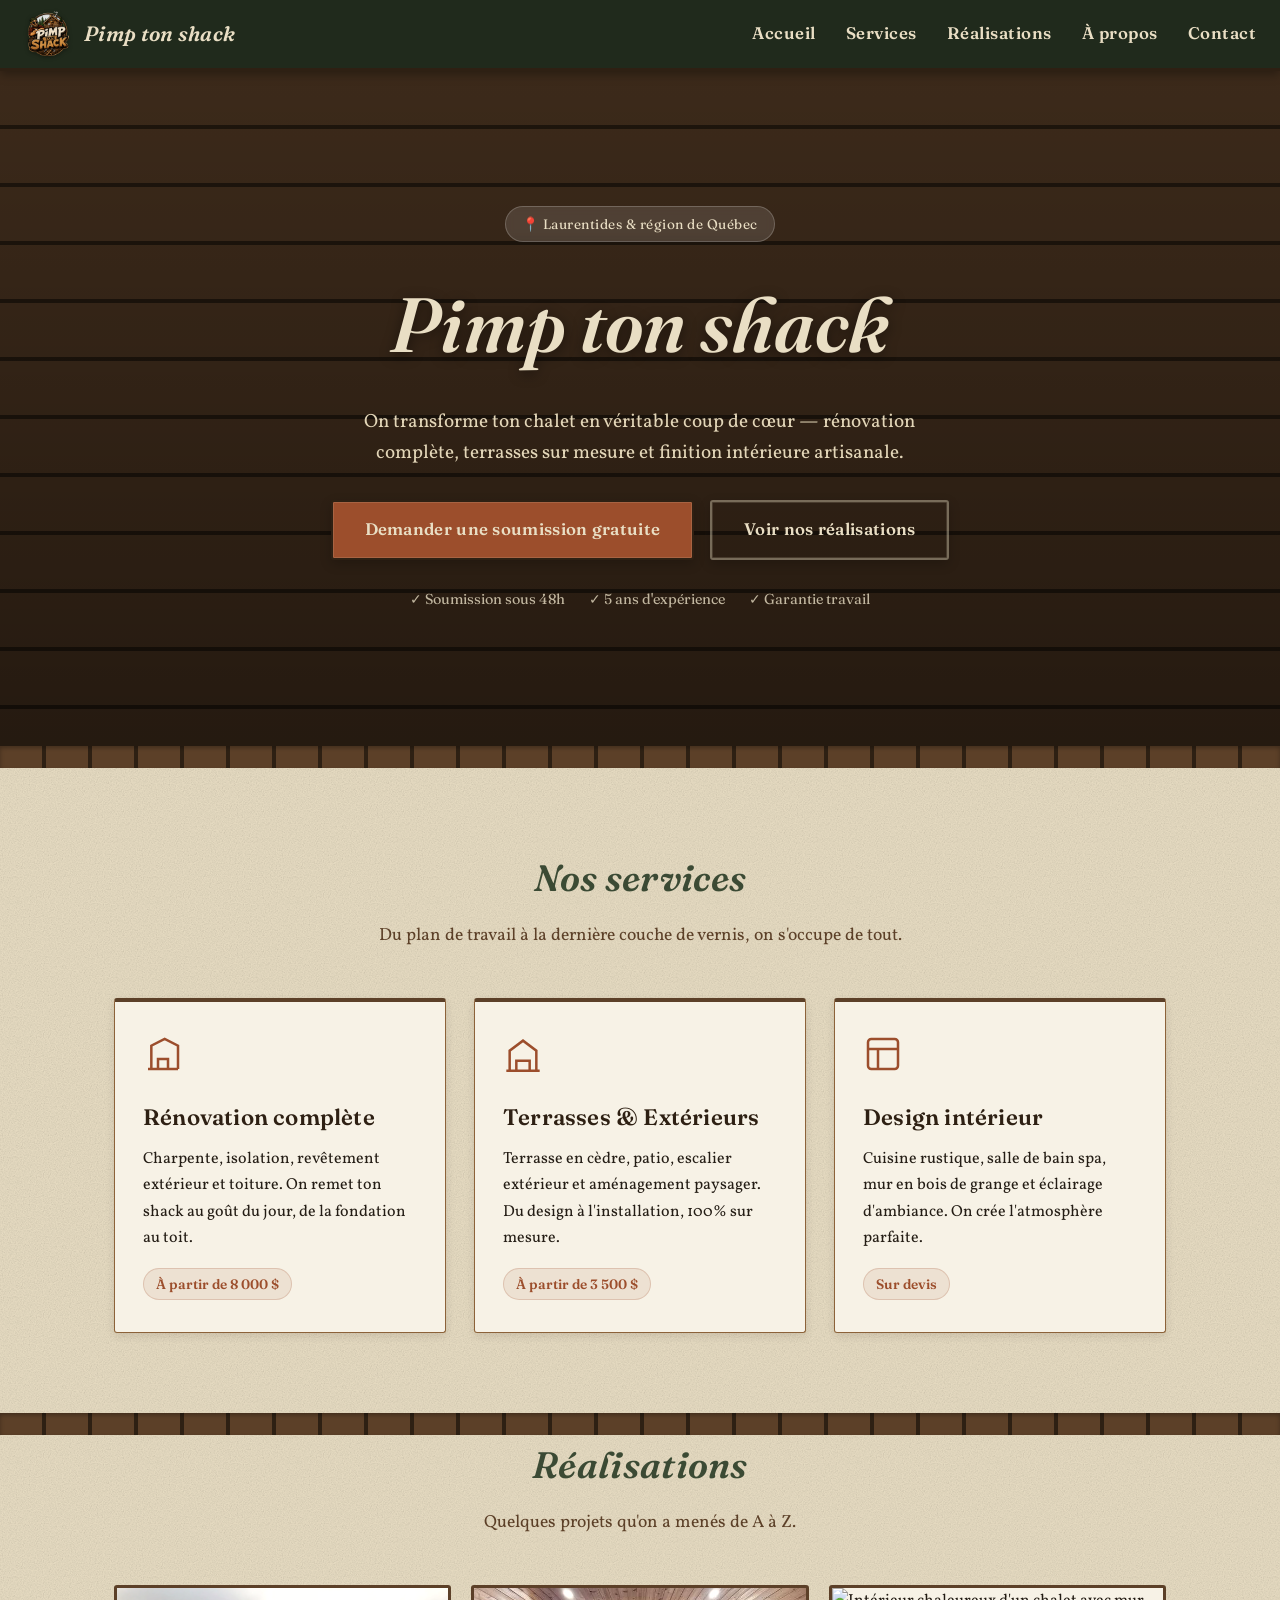
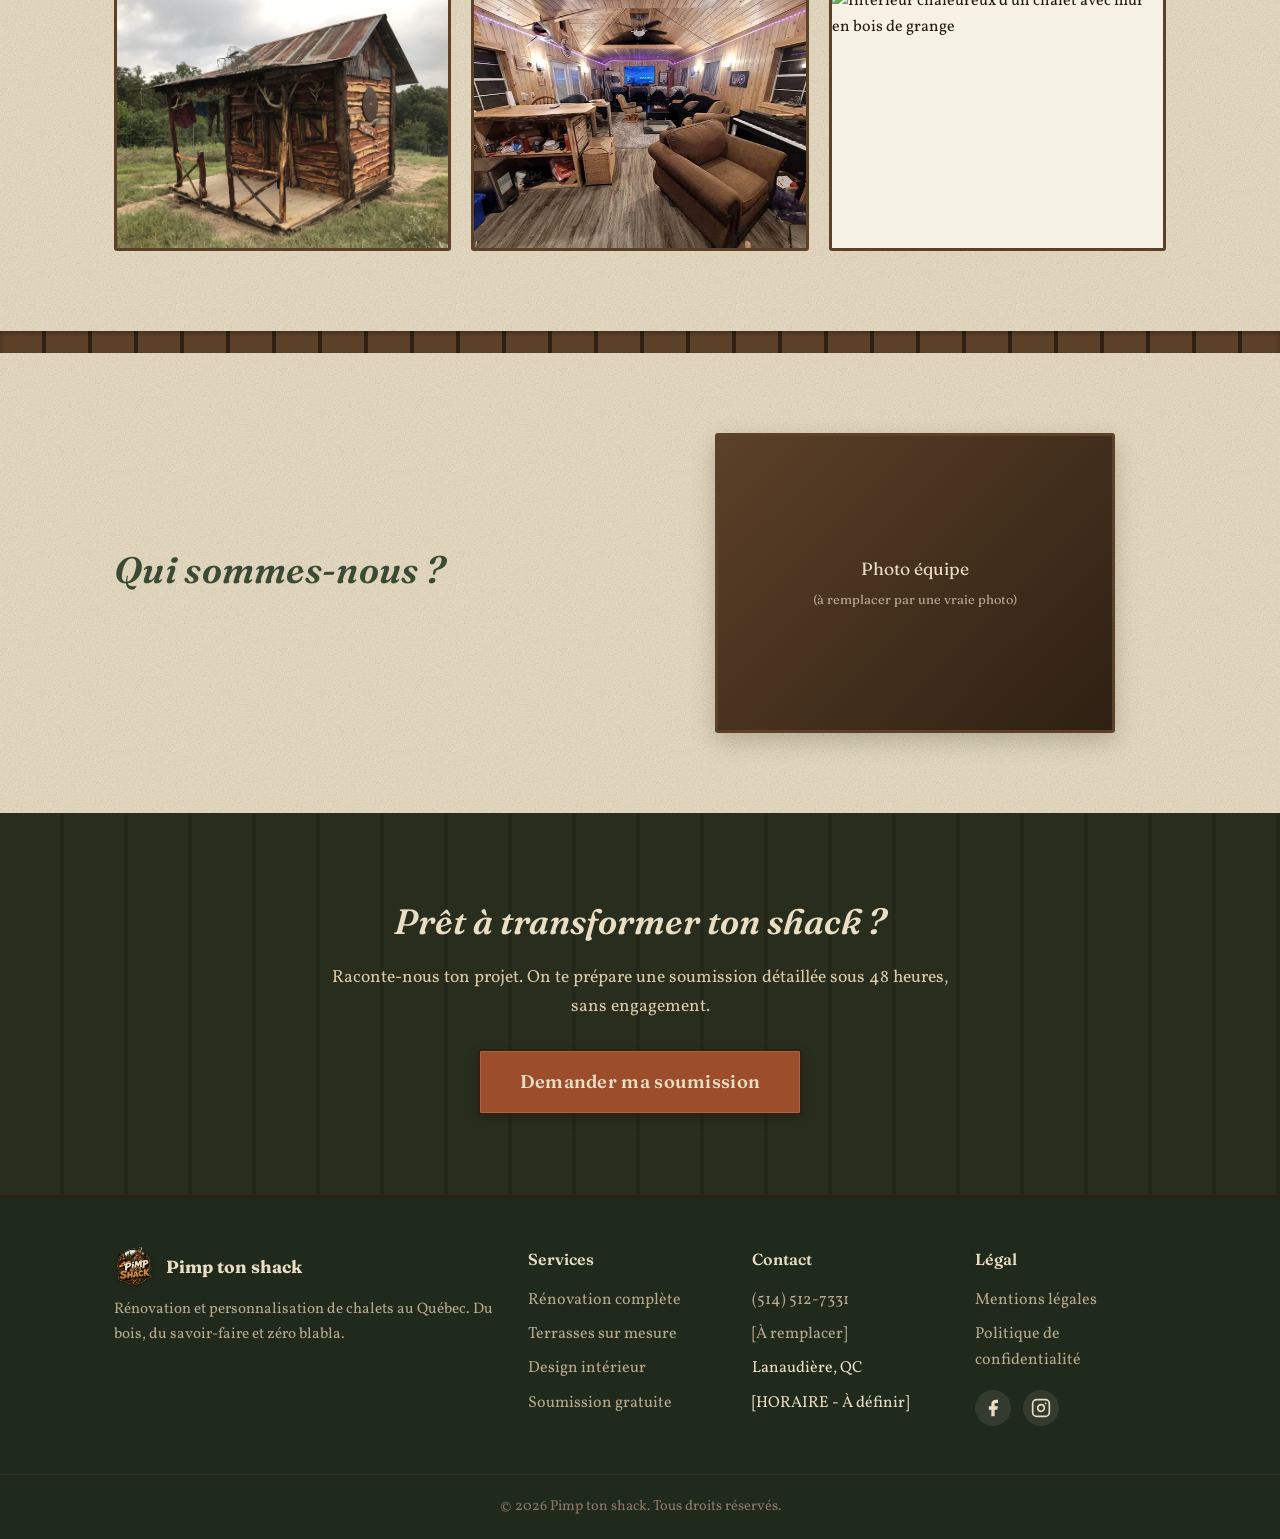
==== index.html @ cd97a3d8 "Pimp ton shack 2.0" ====
<!DOCTYPE html>
<html lang="fr">
<head>
<meta charset="UTF-8">
<meta name="viewport" content="width=device-width, initial-scale=1.0">
<title>Pimp ton shack — Rénovation et personnalisation de chalets au Québec</title>
<meta name="description" content="Pimp ton shack transforme votre chalet en coup de cœur. Rénovation, terrasses sur mesure et aménagement intérieur dans les Laurentides et région de Québec.">
<meta name="keywords" content="rénovation chalet, terrasse bois, aménagement intérieur, shack, Laurentides, Québec">
<meta name="author" content="Pimp ton shack">
<meta name="robots" content="index, follow">

<!-- Open Graph -->
<meta property="og:title" content="Pimp ton shack — Rénovation et personnalisation de chalets">
<meta property="og:description" content="On transforme ton chalet en véritable coup de cœur. Soumission gratuite.">
<meta property="og:type" content="website">
<meta property="og:url" content="https://pimptonshack.ca/">
<meta property="og:image" content="https://pimptonshack.ca/images/og-image.jpg">
<meta property="og:locale" content="fr_CA">

<!-- Twitter -->
<meta name="twitter:card" content="summary_large_image">
<meta name="twitter:title" content="Pimp ton shack">
<meta name="twitter:description" content="Rénovation et personnalisation de chalets au Québec.">

<!-- Favicon -->
<link rel="icon" type="image/png" href="favicon.png">
<link rel="apple-touch-icon" href="apple-touch-icon.png">

<!-- Fonts -->
<link rel="preconnect" href="https://fonts.googleapis.com">
<link rel="preconnect" href="https://fonts.gstatic.com" crossorigin>
<link href="https://fonts.googleapis.com/css2?family=Fraunces:ital,opsz,wght@0,9..144,400..700;1,9..144,400..700&family=Vollkorn:wght@400;600;700&display=swap" rel="stylesheet">
<link rel="stylesheet" href="style.css">

<!-- Schema.org -->
<script type="application/ld+json">
{
  "@context": "https://schema.org",
  "@type": "LocalBusiness",
  "name": "Pimp ton shack",
  "description": "Rénovation et personnalisation de chalets au Québec",
  "url": "https://pimptonshack.ca",
  "telephone": "+1-418-555-0199",
  "address": {
    "@type": "PostalAddress",
    "addressLocality": "Saint-Sauveur",
    "addressRegion": "QC",
    "addressCountry": "CA"
  },
  "geo": {
    "@type": "GeoCoordinates",
    "latitude": "45.87",
    "longitude": "-74.17"
  },
  "priceRange": "$$",
  "areaServed": {
    "@type": "Place",
    "name": "Laurentides, Québec, Lanaudière"
  },
  "serviceType": ["Rénovation de chalets", "Construction de terrasses", "Aménagement intérieur"]
}
</script>
</head>
<body>

<!-- ===================== NAVIGATION ===================== -->
<nav class="navbar" role="navigation" aria-label="Navigation principale">
  <div class="logo">
    <a href="index.html" aria-label="Retour à l'accueil">
      <img src="pimptonshack-logo.png" alt="Logo Pimp ton shack" width="64" height="64" loading="eager">
      <span class="logo-text">Pimp ton shack</span>
    </a>
  </div>
  <button class="burger" id="burger" aria-label="Ouvrir le menu" aria-expanded="false" aria-controls="nav-links">
    <span></span><span></span><span></span>
  </button>
  <ul class="nav-links" id="nav-links">
    <li><a href="index.html">Accueil</a></li>
    <li><a href="#services">Services</a></li>
    <li><a href="#realisations">Réalisations</a></li>
    <li><a href="#apropos">À propos</a></li>
    <li><a href="contact.html">Contact</a></li>
  </ul>
</nav>

<!-- ===================== HERO ===================== -->
<header class="hero">
  <div class="hero-bg" aria-hidden="true"></div>
  <div class="hero-content">
    <span class="hero-badge">📍 Laurentides & région de Québec</span>
    <h1>Pimp ton shack</h1>
    <p>On transforme ton chalet en véritable coup de cœur — rénovation complète, terrasses sur mesure et finition intérieure artisanale.</p>
    <div class="hero-actions">
      <a href="contact.html" class="cta-button">Demander une soumission gratuite</a>
      <a href="#realisations" class="cta-button cta-secondary">Voir nos réalisations</a>
    </div>
    <div class="hero-trust">
      <span>✓ Soumission sous 48h</span>
      <span>✓ 5 ans d'expérience</span>
      <span>✓ Garantie travail</span>
    </div>
  </div>
</header>

<div class="plank-divider reveal" aria-hidden="true"></div>

<!-- ===================== SERVICES ===================== -->
<section class="services" id="services">
  <div class="section-header reveal">
    <h2>Nos services</h2>
    <p>Du plan de travail à la dernière couche de vernis, on s'occupe de tout.</p>
  </div>
  <div class="service-grid">
    <article class="service-card reveal">
      <div class="service-icon" aria-hidden="true">
        <svg viewBox="0 0 24 24" width="40" height="40" fill="none" stroke="currentColor" stroke-width="1.5"><path d="M3 21h18M5 21V7l8-4 8 4v14M9 21v-6h6v6"/></svg>
      </div>
      <h3>Rénovation complète</h3>
      <p>Charpente, isolation, revêtement extérieur et toiture. On remet ton shack au goût du jour, de la fondation au toit.</p>
      <span class="service-tag">À partir de 8 000 $</span>
    </article>
    <article class="service-card reveal">
      <div class="service-icon" aria-hidden="true">
        <svg viewBox="0 0 24 24" width="40" height="40" fill="none" stroke="currentColor" stroke-width="1.5"><path d="M2 22h20M4 22V10l8-6 8 6v12M8 22v-6h8v6"/></svg>
      </div>
      <h3>Terrasses & Extérieurs</h3>
      <p>Terrasse en cèdre, patio, escalier extérieur et aménagement paysager. Du design à l'installation, 100% sur mesure.</p>
      <span class="service-tag">À partir de 3 500 $</span>
    </article>
    <article class="service-card reveal">
      <div class="service-icon" aria-hidden="true">
        <svg viewBox="0 0 24 24" width="40" height="40" fill="none" stroke="currentColor" stroke-width="1.5"><rect x="3" y="3" width="18" height="18" rx="2"/><path d="M3 9h18M9 21V9"/></svg>
      </div>
      <h3>Design intérieur</h3>
      <p>Cuisine rustique, salle de bain spa, mur en bois de grange et éclairage d'ambiance. On crée l'atmosphère parfaite.</p>
      <span class="service-tag">Sur devis</span>
    </article>
  </div>
</section>

<div class="plank-divider from-right reveal" aria-hidden="true"></div>

<!-- ===================== RÉALISATIONS ===================== -->
<section class="gallery" id="realisations">
  <div class="section-header reveal">
    <h2>Réalisations</h2>
    <p>Quelques projets qu'on a menés de A à Z.</p>
  </div>
  <div class="gallery-grid">
    <figure class="gallery-item reveal" data-caption="Rénovation complète — Chalet Val-Morin, 2025">
      <img src="images/shack1.webp" alt="Rénovation extérieure d'un chalet avec nouveau revêtement en bois" loading="lazy" width="400" height="300">
      <figcaption>Rénovation complète — Val-Morin</figcaption>
    </figure>
    <figure class="gallery-item reveal" data-caption="Terrasse sur mesure — Saint-Sauveur, 2025">
      <img src="images/shack2.jpg" alt="Grande terrasse en bois avec vue sur le lac" loading="lazy" width="400" height="300">
      <figcaption>Terrasse sur mesure — Saint-Sauveur</figcaption>
    </figure>
    <figure class="gallery-item reveal" data-caption="Aménagement intérieur — Mont-Tremblant, 2024">
      <img src="images/projet-3.jpg" alt="Intérieur chaleureux d'un chalet avec mur en bois de grange" loading="lazy" width="400" height="300">
      <figcaption>Intérieur — Mont-Tremblant</figcaption>
    </figure>
  </div>
</section>

<div class="plank-divider reveal" aria-hidden="true"></div>

<!-- ===================== TÉMOIGNAGES =====================
<section class="testimonials" id="temoignages">
  <div class="section-header reveal">
    <h2>Ce qu'on dit de nous</h2>
    <p>Des clients satisfaits, pas de jargon de marketing.</p>
  </div>
  <div class="testimonials-grid">
    <blockquote class="testimonial-card reveal">
      <p>"On a confié notre vieux shack des années 80 à l'équipe et on l'a récupéré flambant neuf. Travail propre, dans les temps et dans le budget."</p>
      <footer>
        <strong>Marc-André D.</strong>
        <span>— Saint-Sauveur, QC</span>
      </footer>
    </blockquote>
    <blockquote class="testimonial-card reveal">
      <p>"La terrasse en cèdre qu'ils ont construite est devenue la pièce maîtresse de nos soirées d'été. Vraiment du beau travail artisanal."</p>
      <footer>
        <strong>Sophie L.</strong>
        <span>— Val-Morin, QC</span>
      </footer>
    </blockquote>
    <blockquote class="testimonial-card reveal">
      <p>"Réactifs, honnêtes et vraiment passionnés. Ils ont su respecter l'esprit rustique du chalet tout en le modernisant."</p>
      <footer>
        <strong>Jean-François B.</strong>
        <span>— Mont-Tremblant, QC</span>
      </footer>
    </blockquote>
  </div>
</section>

-->

<!-- ===================== À PROPOS ===================== -->
<section class="about" id="apropos">
  <div class="about-content reveal">
    <div class="about-text">
      <h2>Qui sommes-nous ?</h2>
      <div class="about-badges">
        <!-- Mettre un span avec class badge!, pour experience, garantie, nbr projects réalisés-->
      </div>
    </div>
    <div class="about-visual">
      <div class="about-img-placeholder" role="img" aria-label="Photo de l'équipe Pimp ton shack au travail sur un chantier">
        <span>Photo équipe<br><small>(à remplacer par une vraie photo)</small></span>
      </div>
    </div>
  </div>
</section>

<!-- ===================== CTA SECTION ===================== -->
<section class="cta-section reveal">
  <div class="cta-section-content">
    <h2>Prêt à transformer ton shack ?</h2>
    <p>Raconte-nous ton projet. On te prépare une soumission détaillée sous 48 heures, sans engagement.</p>
    <a href="contact.html" class="cta-button cta-large">Demander ma soumission</a>
  </div>
</section>

<!-- ===================== FOOTER ===================== -->
<footer class="site-footer">
  <div class="footer-grid">
    <div class="footer-col">
      <div class="footer-brand">
        <img src="pimptonshack-logo.png" alt="" width="48" height="48" loading="lazy">
        <strong>Pimp ton shack</strong>
      </div>
      <p>Rénovation et personnalisation de chalets au Québec. Du bois, du savoir-faire et zéro blabla.</p>
    </div>
    <div class="footer-col">
      <h4>Services</h4>
      <ul>
        <li><a href="#services">Rénovation complète</a></li>
        <li><a href="#services">Terrasses sur mesure</a></li>
        <li><a href="#services">Design intérieur</a></li>
        <li><a href="contact.html">Soumission gratuite</a></li>
      </ul>
    </div>
    <div class="footer-col">
      <h4>Contact</h4>
      <ul>
        <li><a href="tel:+14185550199">(514) 512-7331</a></li>
        <li><a href="mailto:info@pimptonshack.ca">[À remplacer]</a></li>
        <li>Lanaudière, QC</li>
        <li>[HORAIRE - À définir]</li>
      </ul>
    </div>
    <div class="footer-col">
      <h4>Légal</h4>
      <ul>
        <li><a href="contact.html">Mentions légales</a></li>
        <li><a href="contact.html">Politique de confidentialité</a></li>
      </ul>
      <div class="footer-socials">
        <a href="#" aria-label="Facebook"><svg viewBox="0 0 24 24" width="20" height="20" fill="currentColor"><path d="M18 2h-3a5 5 0 0 0-5 5v3H7v4h3v8h4v-8h3l1-4h-4V7a1 1 0 0 1 1-1h3z"/></svg></a>
        <a href="#" aria-label="Instagram"><svg viewBox="0 0 24 24" width="20" height="20" fill="currentColor"><rect x="2" y="2" width="20" height="20" rx="5" ry="5" fill="none" stroke="currentColor" stroke-width="2"/><path d="M16 11.37A4 4 0 1 1 12.63 8 4 4 0 0 1 16 11.37z" fill="none" stroke="currentColor" stroke-width="2"/><line x1="17.5" y1="6.5" x2="17.51" y2="6.5" stroke="currentColor" stroke-width="2" stroke-linecap="round"/></svg></a>
      </div>
    </div>
  </div>
  <div class="footer-bottom">
    <p>&copy; 2026 Pimp ton shack. Tous droits réservés.</p>
  </div>
</footer>

<!-- CTA Sticky Mobile -->
<a href="contact.html" class="cta-sticky" aria-label="Demander une soumission">
  <span>🛠️ Soumission gratuite</span>
</a>

<!-- Lightbox -->
<div class="lightbox" id="lightbox" role="dialog" aria-modal="true" aria-label="Aperçu de l'image" hidden>
  <button class="lightbox-close" aria-label="Fermer">&times;</button>
  <img src="" alt="" id="lightbox-img">
  <p class="lightbox-caption" id="lightbox-caption"></p>
</div>

<script src="main.js"></script>
</body>
</html>
---- style.css ----
/* =========================================================
   PIMP TON SHACK — style.css (v2.0)
   Palette : bois vieilli, forêt, rouille
   ========================================================= */

:root {
  --forest: #3B4A34;
  --forest-dark: #202A1C;
  --wood-light: #8C6239;
  --wood-mid: #5C4028;
  --wood-dark: #2E2013;
  --parchment: #E9DEC4;
  --parchment-light: #F7F2E6;
  --rust: #9C4E2C;
  --rust-hover: #B85E36;
  --text-dark: #241D15;
  --font-display: 'Fraunces', serif;
  --font-body: 'Vollkorn', serif;
}

*, *::before, *::after { box-sizing: border-box; }

html { scroll-behavior: smooth; }

body {
  margin: 0;
  padding: 0;
  background-color: var(--parchment);
  background-image: url("data:image/svg+xml;charset=UTF-8,%3Csvg xmlns='http://www.w3.org/2000/svg' width='140' height='140'%3E%3Cfilter id='n'%3E%3CfeTurbulence type='fractalNoise' baseFrequency='0.85' numOctaves='3' stitchTiles='stitch'/%3E%3CfeColorMatrix type='saturate' values='0'/%3E%3C/filter%3E%3Crect width='100%25' height='100%25' filter='url(%23n)' opacity='0.35'/%3E%3C/svg%3E");
  background-repeat: repeat;
  background-blend-mode: multiply;
  color: var(--text-dark);
  font-family: var(--font-body);
  font-size: 16px;
  line-height: 1.65;
}

img { max-width: 100%; height: auto; }

/* =========================================================
   NAVIGATION
   ========================================================= */

.navbar {
  position: sticky;
  top: 0;
  z-index: 50;
  display: flex;
  align-items: center;
  justify-content: space-between;
  padding: 10px 24px;
  background-color: var(--forest-dark);
  border-bottom: 3px solid var(--wood-dark);
  box-shadow: 0 3px 10px rgba(0, 0, 0, 0.35);
}

.logo a {
  display: flex;
  align-items: center;
  gap: 12px;
  text-decoration: none;
  color: var(--parchment);
}

.logo img {
  display: block;
  width: 48px;
  height: 48px;
  filter: drop-shadow(0 1px 2px rgba(0, 0, 0, 0.4));
}

.logo-text {
  font-family: var(--font-display);
  font-weight: 600;
  font-style: italic;
  font-size: 1.3rem;
  letter-spacing: 0.3px;
}

.nav-links {
  display: flex;
  gap: 30px;
  list-style: none;
  margin: 0;
  padding: 0;
  font-family: var(--font-display);
  font-weight: 600;
  letter-spacing: 0.5px;
  font-size: 1.05rem;
}

.nav-links a {
  color: var(--parchment);
  text-decoration: none;
  padding-bottom: 4px;
  border-bottom: 2px solid transparent;
  transition: border-color 0.25s ease, color 0.25s ease;
}

.nav-links a:hover,
.nav-links a:focus-visible {
  border-color: var(--rust);
  color: #D9A876;
}

.burger {
  display: none;
  position: relative;
  width: 42px;
  height: 42px;
  flex-direction: column;
  justify-content: center;
  align-items: center;
  gap: 5px;
  background: none;
  border: none;
  cursor: pointer;
  padding: 8px;
  z-index: 100;
}

.burger span {
  width: 26px;
  height: 3px;
  background: var(--parchment);
  border-radius: 2px;
  transition: transform 0.3s ease, opacity 0.2s ease;
}

@media (max-width: 720px) {
  .logo-text { display: none; }
  .nav-links {
    position: fixed;
    top: 0;
    right: -100%;
    width: 70%;
    max-width: 300px;
    height: 100vh;
    background: var(--forest-dark);
    display: flex;
    flex-direction: column;
    justify-content: center;
    align-items: center;
    gap: 30px;
    transition: right 0.35s ease;
    z-index: 90;
  }
  .nav-links.open { right: 0; }
  .burger {
    display: flex;
    position: fixed;
    top: 14px;
    right: 18px;
    z-index: 100;
  }
  .burger.active span:nth-child(1) { transform: translateY(8px) rotate(45deg); }
  .burger.active span:nth-child(2) { opacity: 0; }
  .burger.active span:nth-child(3) { transform: translateY(-8px) rotate(-45deg); }
}

/* =========================================================
   HERO
   ========================================================= */

.hero {
  position: relative;
  min-height: 75vh;
  display: flex;
  flex-direction: column;
  align-items: center;
  justify-content: center;
  text-align: center;
  padding: 80px 20px;
  color: var(--parchment);
  overflow: hidden;
}

.hero-bg {
  position: absolute;
  inset: 0;
  background-image:
    linear-gradient(180deg, rgba(0, 0, 0, 0.35), rgba(0, 0, 0, 0.6)),
    repeating-linear-gradient(
      180deg,
      var(--wood-mid) 0px,
      var(--wood-mid) 54px,
      var(--wood-dark) 54px,
      var(--wood-dark) 58px
    );
  z-index: 0;
}

/* Remplace le bloc ci-dessus par une vraie photo quand tu en as une :
.hero-bg {
  position: absolute; inset: 0;
  background-image: linear-gradient(180deg, rgba(0,0,0,0.35), rgba(0,0,0,0.6)), url('images/hero-chalet.jpg');
  background-size: cover; background-position: center;
  z-index: 0;
}
*/

.hero.contact-hero { min-height: 38vh; }

.hero-content {
  position: relative;
  z-index: 1;
  max-width: 720px;
}

.hero-badge {
  display: inline-block;
  font-family: var(--font-display);
  font-size: 0.85rem;
  letter-spacing: 0.5px;
  padding: 6px 16px;
  background: rgba(255, 255, 255, 0.12);
  border: 1px solid rgba(255, 255, 255, 0.2);
  border-radius: 50px;
  margin-bottom: 20px;
  backdrop-filter: blur(4px);
}

.hero h1 {
  font-family: var(--font-display);
  font-weight: 600;
  font-style: italic;
  font-size: clamp(2.6rem, 6vw, 4.8rem);
  letter-spacing: 0.5px;
  margin: 0 0 18px;
  text-shadow: 0 3px 14px rgba(0, 0, 0, 0.45);
}

.hero p {
  font-size: 1.2rem;
  margin: 0 0 30px;
  color: #E3D6B8;
  max-width: 560px;
  margin-left: auto;
  margin-right: auto;
}

.hero-actions {
  display: flex;
  gap: 16px;
  justify-content: center;
  flex-wrap: wrap;
  margin-bottom: 28px;
}

.hero-trust {
  display: flex;
  gap: 24px;
  justify-content: center;
  flex-wrap: wrap;
  font-size: 0.9rem;
  color: rgba(233, 222, 196, 0.8);
  font-family: var(--font-display);
}

/* =========================================================
   BOUTONS
   ========================================================= */

.cta-button {
  display: inline-flex;
  align-items: center;
  justify-content: center;
  gap: 8px;
  font-family: var(--font-display);
  font-weight: 600;
  letter-spacing: 0.3px;
  font-size: 1.05rem;
  padding: 14px 32px;
  background: var(--rust);
  color: var(--parchment);
  border: 2px solid var(--wood-dark);
  border-radius: 3px;
  text-decoration: none;
  cursor: pointer;
  box-shadow: inset 0 0 0 1px rgba(233, 222, 196, 0.15), 0 4px 12px rgba(0, 0, 0, 0.2);
  transition: background 0.2s ease, transform 0.2s ease, box-shadow 0.2s ease;
}

.cta-button:hover,
.cta-button:focus-visible {
  background: var(--rust-hover);
  transform: translateY(-2px);
  box-shadow: inset 0 0 0 1px rgba(233, 222, 196, 0.2), 0 6px 18px rgba(0, 0, 0, 0.3);
}

.cta-button:active { transform: translateY(0); }

.cta-secondary {
  background: transparent;
  color: var(--parchment);
  border-color: rgba(233, 222, 196, 0.4);
}

.cta-secondary:hover {
  background: rgba(255, 255, 255, 0.08);
  border-color: rgba(233, 222, 196, 0.7);
}

.cta-large { padding: 16px 40px; font-size: 1.15rem; }

/* CTA Sticky Mobile */
.cta-sticky {
  display: none;
  position: fixed;
  bottom: 16px;
  left: 16px;
  right: 16px;
  z-index: 40;
  background: var(--rust);
  color: var(--parchment);
  text-align: center;
  padding: 14px;
  border-radius: 8px;
  font-family: var(--font-display);
  font-weight: 600;
  text-decoration: none;
  box-shadow: 0 4px 16px rgba(0, 0, 0, 0.35);
  transition: transform 0.2s ease;
}

.cta-sticky:hover { transform: translateY(-2px); background: var(--rust-hover); }

@media (max-width: 720px) {
  .cta-sticky { display: block; }
}

/* =========================================================
   DIVISEUR "PLANCHE"
   ========================================================= */

.plank-divider {
  height: 22px;
  background: repeating-linear-gradient(
    90deg,
    var(--wood-mid) 0 42px,
    var(--wood-dark) 42px 46px
  );
  box-shadow: inset 0 2px 4px rgba(0, 0, 0, 0.3);
}

.js-enabled .plank-divider {
  opacity: 0;
  transform: translateX(-60px);
  transition: transform 0.8s ease, opacity 0.8s ease;
}

.js-enabled .plank-divider.from-right {
  transform: translateX(60px);
}

.js-enabled .plank-divider.in-view {
  opacity: 1;
  transform: translateX(0);
}

/* =========================================================
   SECTIONS COMMUNES
   ========================================================= */

.section-header {
  text-align: center;
  margin-bottom: 48px;
}

.section-header h2,
.services h2,
.gallery h2,
.testimonials h2,
.about h2 {
  font-family: var(--font-display);
  font-weight: 600;
  font-style: italic;
  font-size: 2.3rem;
  color: var(--forest);
  letter-spacing: 0.3px;
  margin: 0 0 12px;
}

.section-header p {
  font-size: 1.1rem;
  color: var(--wood-mid);
  margin: 0;
}

/* =========================================================
   SERVICES
   ========================================================= */

.services {
  padding: 80px 24px;
  max-width: 1100px;
  margin: 0 auto;
}

.service-grid {
  display: grid;
  grid-template-columns: repeat(auto-fit, minmax(280px, 1fr));
  gap: 28px;
}

.service-card {
  background: var(--parchment-light);
  border: 1px solid var(--wood-light);
  border-top: 4px solid var(--wood-mid);
  border-radius: 3px;
  padding: 32px 28px;
  box-shadow: 0 3px 8px rgba(46, 32, 19, 0.12);
  transition: transform 0.25s ease, box-shadow 0.25s ease;
}

.service-card:hover {
  transform: translateY(-4px);
  box-shadow: 0 8px 20px rgba(46, 32, 19, 0.18);
}

.js-enabled .service-card {
  opacity: 0;
  transform: translateY(30px);
  transition: transform 0.6s ease, opacity 0.6s ease;
}

.js-enabled .service-card.in-view {
  opacity: 1;
  transform: translateY(0);
}

.service-icon {
  color: var(--rust);
  margin-bottom: 16px;
}

.service-card h3 {
  font-family: var(--font-display);
  font-weight: 600;
  color: var(--wood-dark);
  font-size: 1.4rem;
  margin: 0 0 10px;
  letter-spacing: 0.2px;
}

.service-card p {
  margin: 0 0 16px;
  color: var(--text-dark);
}

.service-tag {
  display: inline-block;
  font-family: var(--font-display);
  font-size: 0.85rem;
  font-weight: 600;
  color: var(--rust);
  background: rgba(156, 78, 44, 0.1);
  padding: 4px 12px;
  border-radius: 50px;
  border: 1px solid rgba(156, 78, 44, 0.2);
}

/* =========================================================
   GALERIE
   ========================================================= */

.gallery {
  padding: 0 24px 80px;
  max-width: 1100px;
  margin: 0 auto;
}

.gallery-grid {
  display: grid;
  grid-template-columns: repeat(auto-fit, minmax(300px, 1fr));
  gap: 20px;
}

.gallery-item {
  position: relative;
  margin: 0;
  cursor: pointer;
  overflow: hidden;
  border-radius: 3px;
  border: 3px solid var(--wood-mid);
  background: var(--parchment-light);
}

.gallery-item img {
  width: 100%;
  height: 260px;
  object-fit: cover;
  display: block;
  filter: sepia(0.1) contrast(1.02);
  transition: transform 0.4s ease, filter 0.4s ease;
}

.gallery-item:hover img {
  transform: scale(1.05);
  filter: sepia(0) contrast(1.05);
}

.gallery-item figcaption {
  position: absolute;
  bottom: 0;
  left: 0;
  right: 0;
  padding: 12px 16px;
  background: linear-gradient(transparent, rgba(32, 42, 28, 0.85));
  color: var(--parchment);
  font-family: var(--font-display);
  font-size: 0.95rem;
  opacity: 0;
  transform: translateY(8px);
  transition: opacity 0.3s ease, transform 0.3s ease;
}

.gallery-item:hover figcaption {
  opacity: 1;
  transform: translateY(0);
}

/* =========================================================
   TÉMOIGNAGES
   ========================================================= */

.testimonials {
  padding: 80px 24px;
  background: linear-gradient(180deg, transparent, rgba(92, 64, 40, 0.06), transparent);
}

.testimonials-grid {
  display: grid;
  grid-template-columns: repeat(auto-fit, minmax(280px, 1fr));
  gap: 24px;
  max-width: 1100px;
  margin: 0 auto;
}

.testimonial-card {
  background: var(--parchment-light);
  border: 1px solid var(--wood-light);
  border-left: 4px solid var(--rust);
  border-radius: 3px;
  padding: 28px;
  box-shadow: 0 3px 10px rgba(46, 32, 19, 0.1);
  margin: 0;
}

.js-enabled .testimonial-card {
  opacity: 0;
  transform: translateY(20px);
  transition: transform 0.6s ease, opacity 0.6s ease;
}

.js-enabled .testimonial-card.in-view {
  opacity: 1;
  transform: translateY(0);
}

.testimonial-card p {
  font-style: italic;
  font-size: 1.05rem;
  margin: 0 0 16px;
  color: var(--text-dark);
}

.testimonial-card footer {
  border-top: 1px solid rgba(92, 64, 40, 0.15);
  padding-top: 12px;
}

.testimonial-card strong {
  font-family: var(--font-display);
  color: var(--wood-dark);
  font-weight: 600;
}

.testimonial-card span {
  color: var(--wood-mid);
  font-size: 0.9rem;
}

/* =========================================================
   À PROPOS
   ========================================================= */

.about {
  padding: 80px 24px;
  max-width: 1100px;
  margin: 0 auto;
}

.about-content {
  display: grid;
  grid-template-columns: 1fr 1fr;
  gap: 48px;
  align-items: center;
}

.about-text h2 {
  margin-bottom: 20px;
}

.about-text p {
  font-size: 1.05rem;
  margin: 0 0 16px;
}

.about-badges {
  display: flex;
  flex-wrap: wrap;
  gap: 10px;
  margin-top: 24px;
}

.badge {
  display: inline-block;
  font-family: var(--font-display);
  font-size: 0.85rem;
  font-weight: 600;
  color: var(--forest);
  background: rgba(59, 74, 52, 0.1);
  padding: 6px 14px;
  border-radius: 50px;
  border: 1px solid rgba(59, 74, 52, 0.2);
}

.about-visual {
  display: flex;
  justify-content: center;
}

.about-img-placeholder {
  width: 100%;
  max-width: 400px;
  aspect-ratio: 4/3;
  background: linear-gradient(135deg, var(--wood-mid), var(--wood-dark));
  border-radius: 3px;
  border: 3px solid var(--wood-mid);
  display: flex;
  align-items: center;
  justify-content: center;
  color: var(--parchment);
  font-family: var(--font-display);
  text-align: center;
  font-size: 1.1rem;
  box-shadow: 0 8px 24px rgba(0, 0, 0, 0.2);
}

.about-img-placeholder small {
  font-size: 0.8rem;
  opacity: 0.7;
}

@media (max-width: 768px) {
  .about-content { grid-template-columns: 1fr; }
  .about-visual { order: -1; }
}

/* =========================================================
   CTA SECTION
   ========================================================= */

.cta-section {
  padding: 80px 24px;
  text-align: center;
  background: var(--forest-dark);
  color: var(--parchment);
  position: relative;
  overflow: hidden;
}

.cta-section::before {
  content: '';
  position: absolute;
  inset: 0;
  background: repeating-linear-gradient(
    90deg,
    rgba(92, 64, 40, 0.15) 0 60px,
    rgba(46, 32, 19, 0.2) 60px 64px
  );
  pointer-events: none;
}

.cta-section-content {
  position: relative;
  z-index: 1;
  max-width: 640px;
  margin: 0 auto;
}

.cta-section h2 {
  font-family: var(--font-display);
  font-weight: 600;
  font-style: italic;
  font-size: 2.2rem;
  margin: 0 0 12px;
  color: var(--parchment);
}

.cta-section p {
  font-size: 1.1rem;
  margin: 0 0 28px;
  color: #D9C9A8;
}

/* =========================================================
   FORMULAIRE DE CONTACT
   ========================================================= */

.contact-info {
  padding: 40px 24px 0;
  max-width: 1100px;
  margin: 0 auto;
}

.contact-info-grid {
  display: grid;
  grid-template-columns: repeat(auto-fit, minmax(220px, 1fr));
  gap: 20px;
  margin-bottom: 20px;
}

.contact-info-item {
  background: var(--parchment-light);
  border: 1px solid var(--wood-light);
  border-radius: 3px;
  padding: 24px;
  text-align: center;
  box-shadow: 0 3px 8px rgba(46, 32, 19, 0.1);
}

.contact-info-item svg {
  color: var(--rust);
  margin-bottom: 10px;
}

.contact-info-item strong {
  display: block;
  font-family: var(--font-display);
  color: var(--wood-dark);
  margin-bottom: 6px;
}

.contact-info-item a {
  color: var(--rust);
  text-decoration: none;
  font-weight: 600;
}

.contact-info-item a:hover { text-decoration: underline; }

.contact-info-item small {
  display: block;
  color: var(--wood-mid);
  margin-top: 4px;
  font-size: 0.85rem;
}

.contact-form {
  max-width: 600px;
  margin: -20px auto 80px;
  background: var(--parchment-light);
  border: 3px solid var(--wood-mid);
  border-radius: 3px;
  padding: 36px;
  position: relative;
  z-index: 2;
  box-shadow: 0 12px 28px rgba(0, 0, 0, 0.25);
}

.form-row {
  display: grid;
  grid-template-columns: 1fr 1fr;
  gap: 16px;
}

@media (max-width: 520px) {
  .form-row { grid-template-columns: 1fr; }
}

.form-group {
  margin-bottom: 18px;
}

.contact-form label {
  display: block;
  font-family: var(--font-display);
  font-weight: 500;
  letter-spacing: 0.3px;
  margin-bottom: 6px;
  color: var(--wood-dark);
  font-size: 0.95rem;
}

.contact-form label span { color: var(--rust); }

.contact-form input,
.contact-form textarea,
.contact-form select {
  width: 100%;
  padding: 11px 14px;
  border: 1px solid var(--wood-light);
  border-radius: 3px;
  background: #FBF6E9;
  font-family: var(--font-body);
  font-size: 1rem;
  color: var(--text-dark);
  transition: border-color 0.2s ease, box-shadow 0.2s ease;
}

.contact-form input:focus,
.contact-form textarea:focus,
.contact-form select:focus {
  outline: none;
  border-color: var(--forest);
  box-shadow: 0 0 0 3px rgba(59, 74, 52, 0.15);
}

.contact-form select {
  cursor: pointer;
  appearance: none;
  background-image: url("data:image/svg+xml,%3Csvg xmlns='http://www.w3.org/2000/svg' width='12' height='12' viewBox='0 0 24 24' fill='none' stroke='%235C4028' stroke-width='2'%3E%3Cpath d='M6 9l6 6 6-6'/%3E%3C/svg%3E");
  background-repeat: no-repeat;
  background-position: right 14px center;
  padding-right: 40px;
}

.btn-spinner {
  display: inline-block;
  width: 18px;
  height: 18px;
  border: 2px solid rgba(255, 255, 255, 0.3);
  border-top-color: var(--parchment);
  border-radius: 50%;
  animation: spin 0.8s linear infinite;
}

@keyframes spin { to { transform: rotate(360deg); } }

.form-status {
  margin-top: 14px;
  font-weight: 600;
  min-height: 1.4em;
  font-family: var(--font-display);
}

.form-status.success { color: #3B5A2E; }
.form-status.error { color: #8C2F20; }

/* =========================================================
   FOOTER
   ========================================================= */

.site-footer {
  background: var(--forest-dark);
  color: var(--parchment);
  border-top: 3px solid var(--wood-dark);
  padding: 0;
}

.footer-grid {
  display: grid;
  grid-template-columns: 2fr 1fr 1fr 1fr;
  gap: 32px;
  max-width: 1100px;
  margin: 0 auto;
  padding: 48px 24px;
}

@media (max-width: 768px) {
  .footer-grid { grid-template-columns: 1fr 1fr; gap: 24px; padding: 36px 24px; }
}

@media (max-width: 480px) {
  .footer-grid { grid-template-columns: 1fr; }
}

.footer-brand {
  display: flex;
  align-items: center;
  gap: 12px;
  margin-bottom: 12px;
}

.footer-brand img {
  width: 40px;
  height: 40px;
  filter: drop-shadow(0 1px 2px rgba(0, 0, 0, 0.4));
}

.footer-brand strong {
  font-family: var(--font-display);
  font-size: 1.1rem;
}

.footer-col p {
  color: #B8A88C;
  font-size: 0.95rem;
  margin: 0;
  line-height: 1.6;
}

.footer-col h4 {
  font-family: var(--font-display);
  font-weight: 600;
  font-size: 1rem;
  margin: 0 0 14px;
  color: var(--parchment);
}

.footer-col ul {
  list-style: none;
  margin: 0;
  padding: 0;
}

.footer-col li {
  margin-bottom: 8px;
}

.footer-col a {
  color: #B8A88C;
  text-decoration: none;
  transition: color 0.2s ease;
}

.footer-col a:hover {
  color: #D9A876;
  text-decoration: underline;
}

.footer-socials {
  display: flex;
  gap: 12px;
  margin-top: 16px;
}

.footer-socials a {
  display: flex;
  align-items: center;
  justify-content: center;
  width: 36px;
  height: 36px;
  background: rgba(255, 255, 255, 0.08);
  border-radius: 50%;
  color: var(--parchment);
  transition: background 0.2s ease, transform 0.2s ease;
}

.footer-socials a:hover {
  background: var(--rust);
  transform: translateY(-2px);
}

.footer-bottom {
  text-align: center;
  padding: 20px 24px;
  border-top: 1px solid rgba(92, 64, 40, 0.3);
}

.footer-bottom p {
  margin: 0;
  color: #8A7A64;
  font-size: 0.9rem;
}

/* =========================================================
   LIGHTBOX
   ========================================================= */

.lightbox {
  position: fixed;
  inset: 0;
  z-index: 200;
  background: rgba(0, 0, 0, 0.92);
  display: flex;
  flex-direction: column;
  align-items: center;
  justify-content: center;
  padding: 24px;
  opacity: 0;
  visibility: hidden;
  transition: opacity 0.3s ease, visibility 0.3s ease;
}

.lightbox[hidden] { display: none; }

.lightbox.active {
  opacity: 1;
  visibility: visible;
}

.lightbox img {
  max-width: 90vw;
  max-height: 80vh;
  object-fit: contain;
  border-radius: 3px;
  border: 3px solid var(--wood-mid);
}

.lightbox-close {
  position: absolute;
  top: 20px;
  right: 28px;
  background: none;
  border: none;
  color: var(--parchment);
  font-size: 2.5rem;
  cursor: pointer;
  line-height: 1;
  padding: 8px;
  transition: color 0.2s ease;
}

.lightbox-close:hover { color: var(--rust); }

.lightbox-caption {
  color: var(--parchment);
  font-family: var(--font-display);
  font-size: 1.1rem;
  margin-top: 16px;
  text-align: center;
}

/* =========================================================
   ACCESSIBILITÉ
   ========================================================= */

@media (prefers-reduced-motion: reduce) {
  html { scroll-behavior: auto; }
  .js-enabled .plank-divider,
  .js-enabled .service-card,
  .js-enabled .testimonial-card,
  .cta-button,
  .nav-links,
  .gallery-item img,
  .service-card,
  .lightbox {
    transition: none !important;
    opacity: 1 !important;
    transform: none !important;
  }
  .btn-spinner { animation: none; }
}

/* Focus visible clair */
*:focus-visible {
  outline: 2px solid var(--rust);
  outline-offset: 2px;
}
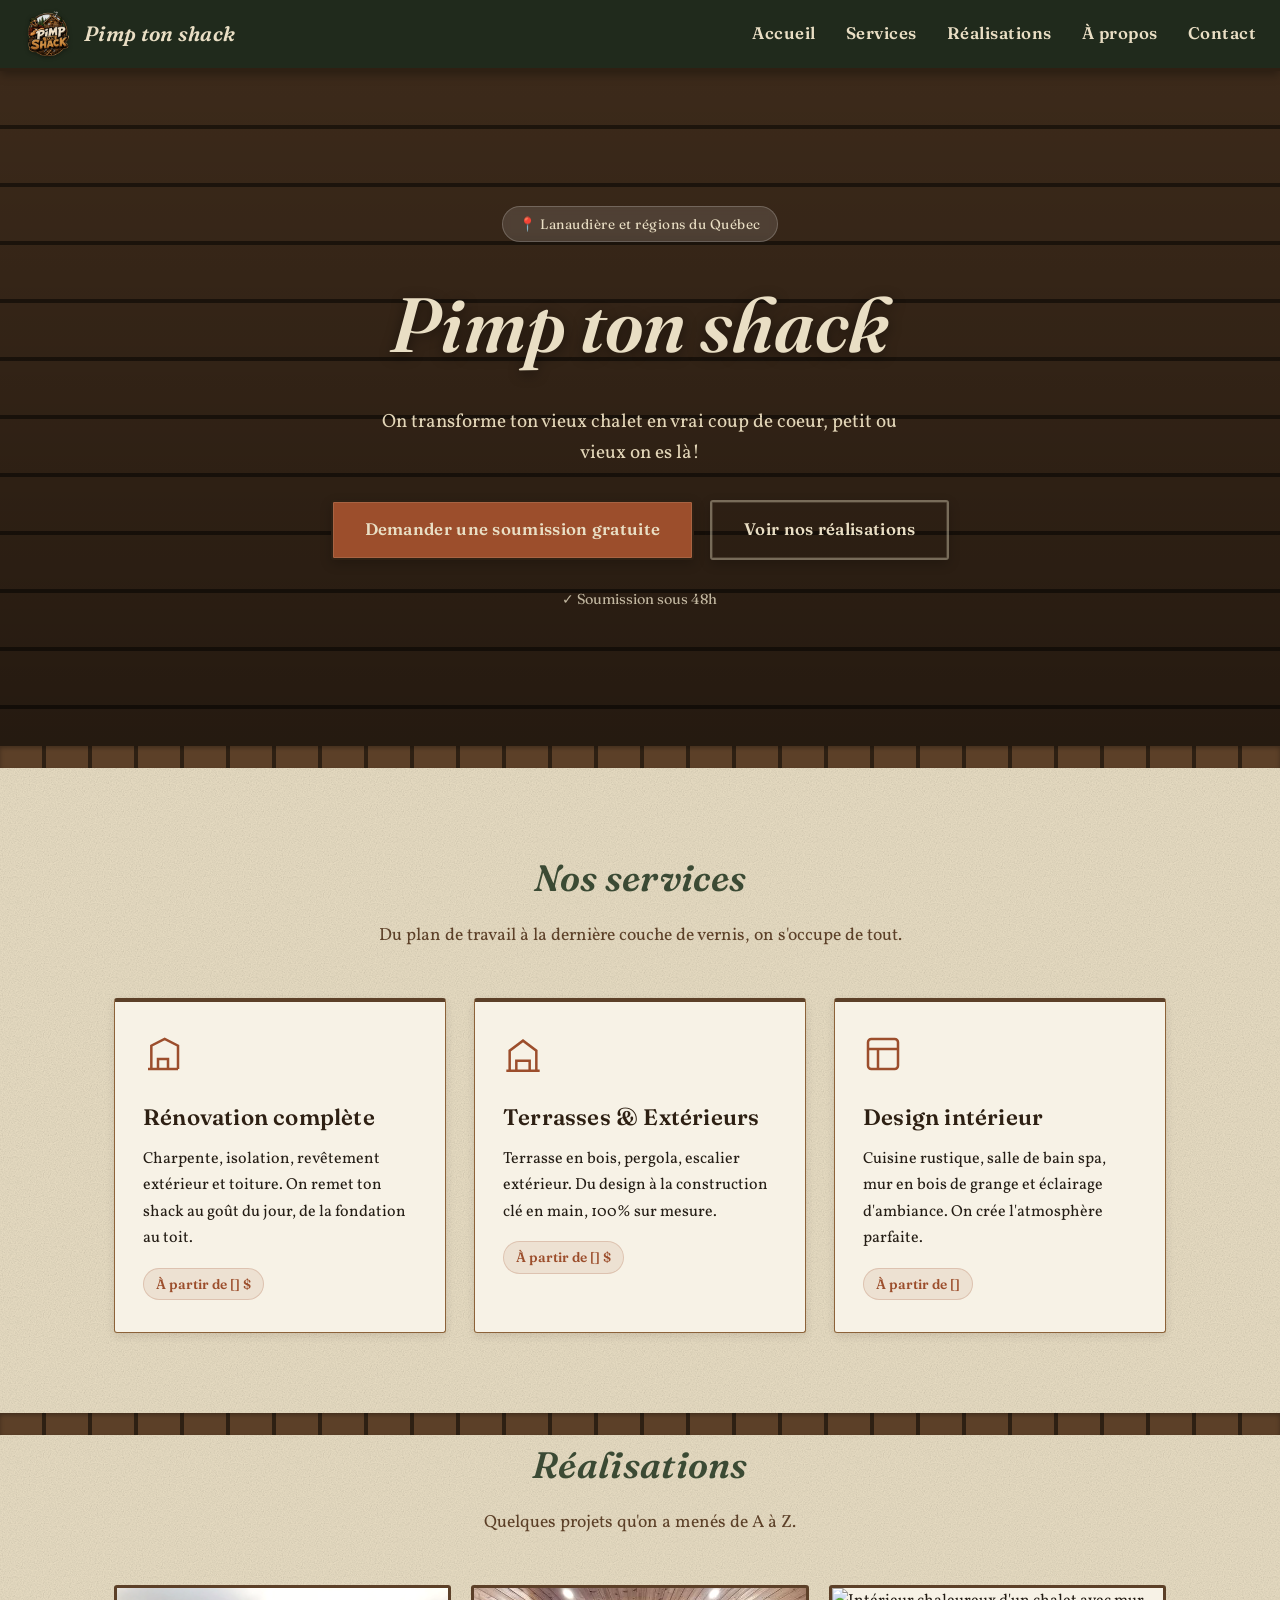
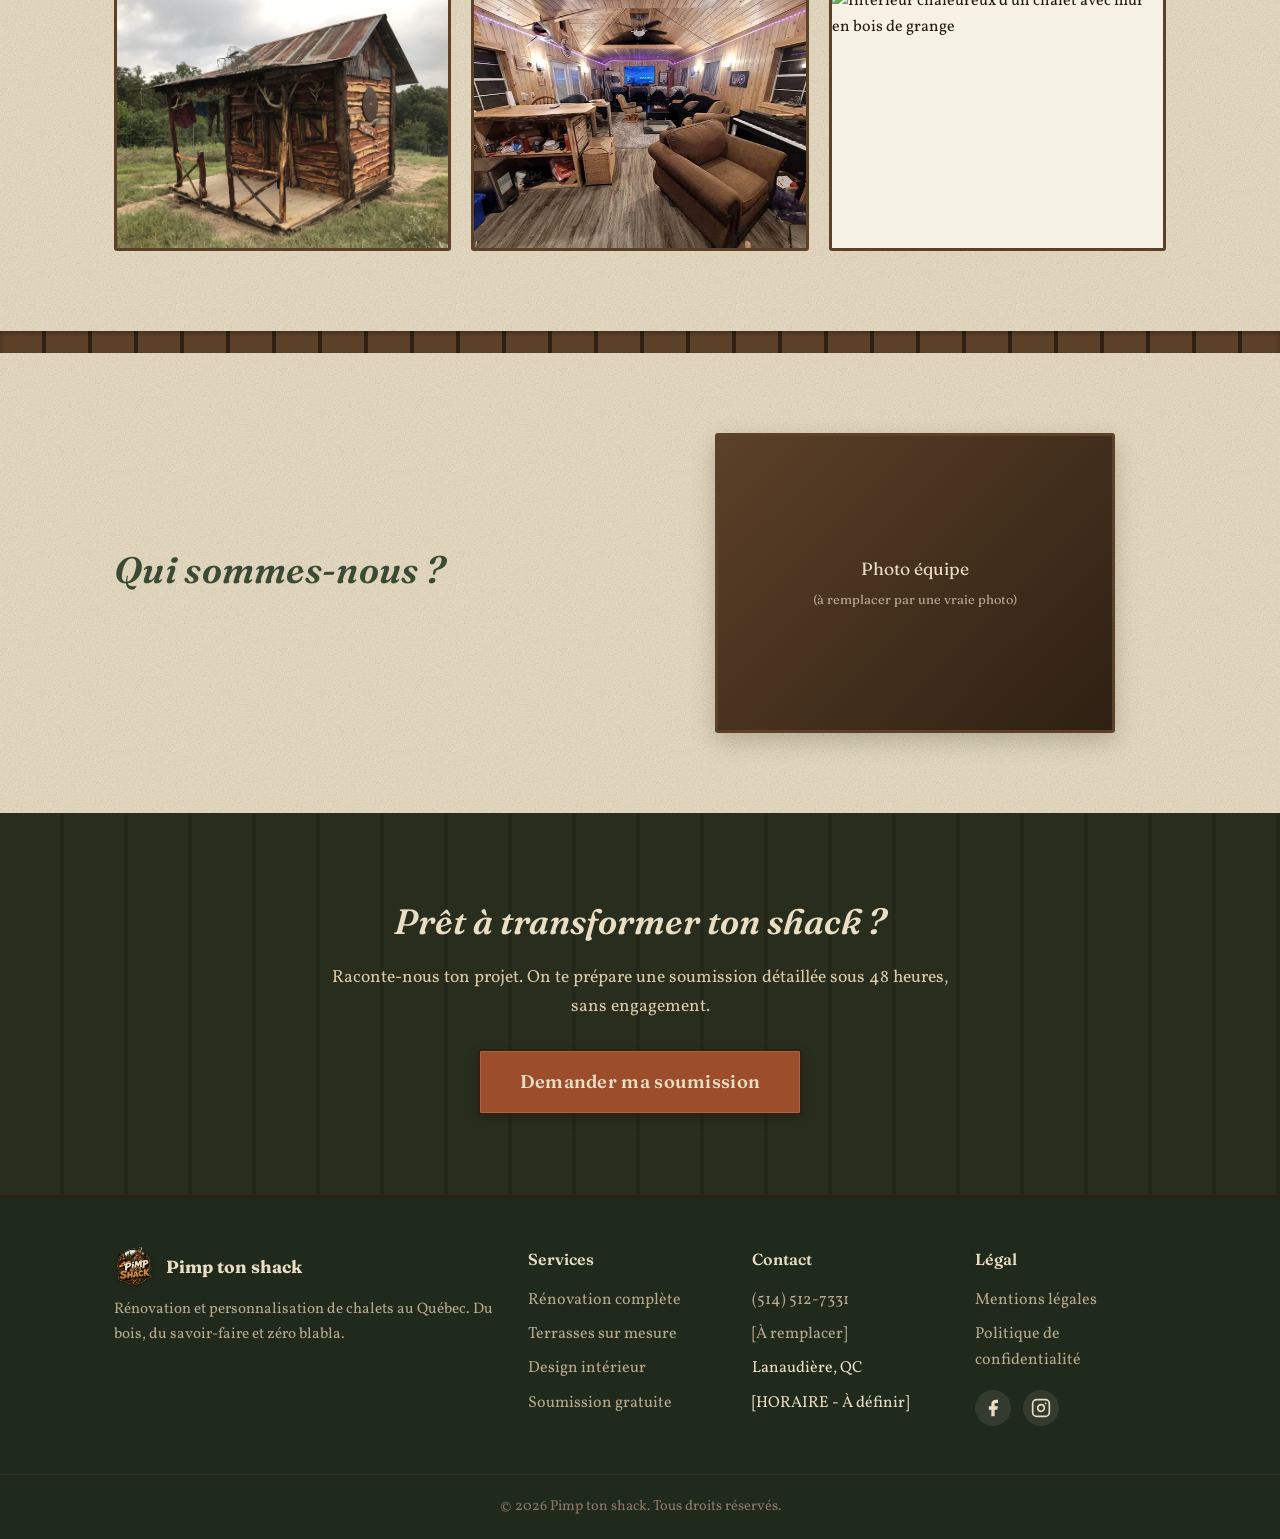
==== commit 018f5a54: "Modif de coordones" ====
--- a/index.html
+++ b/index.html
@@ -87,17 +87,15 @@
 <header class="hero">
   <div class="hero-bg" aria-hidden="true"></div>
   <div class="hero-content">
-    <span class="hero-badge">📍 Laurentides & région de Québec</span>
+    <span class="hero-badge">📍 Lanaudière et régions du Québec</span>
     <h1>Pimp ton shack</h1>
-    <p>On transforme ton chalet en véritable coup de cœur — rénovation complète, terrasses sur mesure et finition intérieure artisanale.</p>
+    <p>On transforme ton vieux chalet en vrai coup de coeur, petit ou vieux on es là!</p>
     <div class="hero-actions">
       <a href="contact.html" class="cta-button">Demander une soumission gratuite</a>
       <a href="#realisations" class="cta-button cta-secondary">Voir nos réalisations</a>
     </div>
     <div class="hero-trust">
       <span>✓ Soumission sous 48h</span>
-      <span>✓ 5 ans d'expérience</span>
-      <span>✓ Garantie travail</span>
     </div>
   </div>
 </header>
@@ -117,15 +115,15 @@
       </div>
       <h3>Rénovation complète</h3>
       <p>Charpente, isolation, revêtement extérieur et toiture. On remet ton shack au goût du jour, de la fondation au toit.</p>
-      <span class="service-tag">À partir de 8 000 $</span>
+      <span class="service-tag">À partir de [] $</span>
     </article>
     <article class="service-card reveal">
       <div class="service-icon" aria-hidden="true">
         <svg viewBox="0 0 24 24" width="40" height="40" fill="none" stroke="currentColor" stroke-width="1.5"><path d="M2 22h20M4 22V10l8-6 8 6v12M8 22v-6h8v6"/></svg>
       </div>
       <h3>Terrasses & Extérieurs</h3>
-      <p>Terrasse en cèdre, patio, escalier extérieur et aménagement paysager. Du design à l'installation, 100% sur mesure.</p>
-      <span class="service-tag">À partir de 3 500 $</span>
+      <p>Terrasse en bois, pergola, escalier extérieur. Du design à la construction clé en main, 100% sur mesure.</p>
+      <span class="service-tag">À partir de [] $</span>
     </article>
     <article class="service-card reveal">
       <div class="service-icon" aria-hidden="true">
@@ -133,7 +131,7 @@
       </div>
       <h3>Design intérieur</h3>
       <p>Cuisine rustique, salle de bain spa, mur en bois de grange et éclairage d'ambiance. On crée l'atmosphère parfaite.</p>
-      <span class="service-tag">Sur devis</span>
+      <span class="service-tag">À partir de []</span>
     </article>
   </div>
 </section>
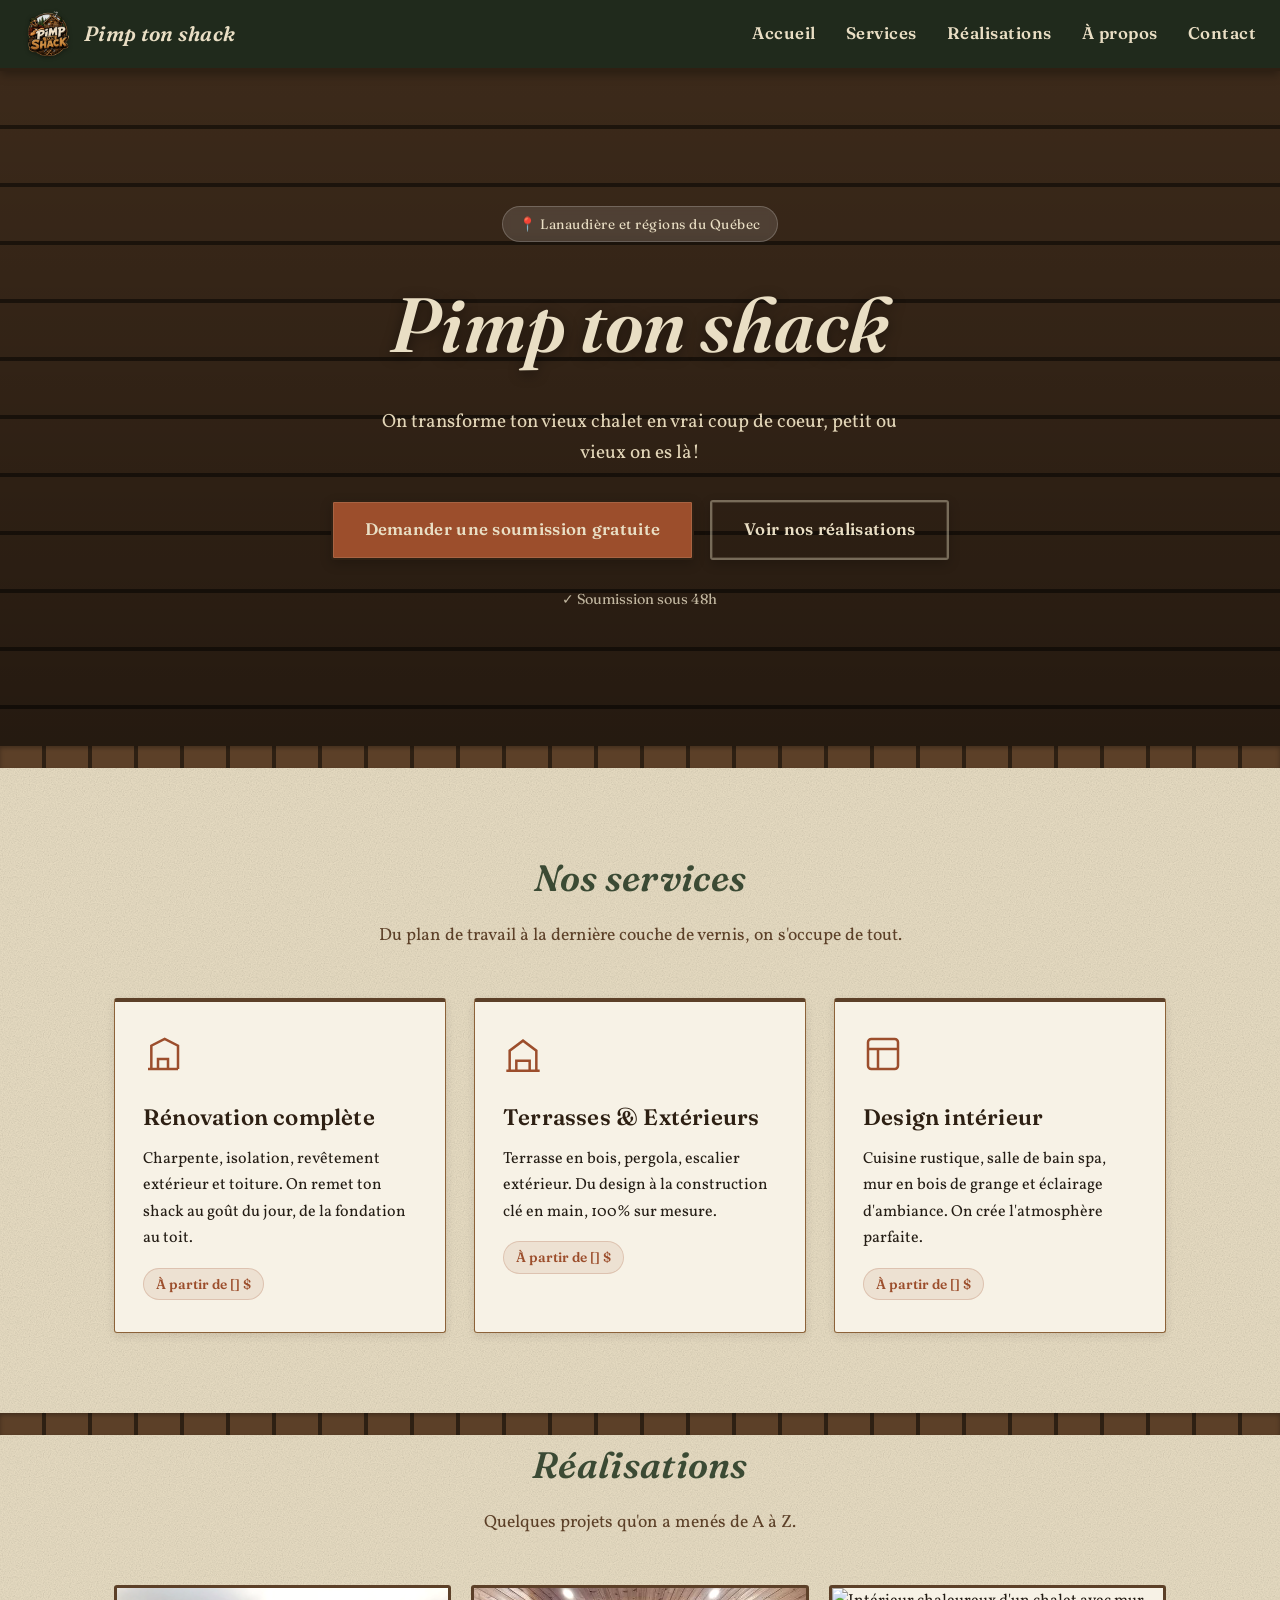
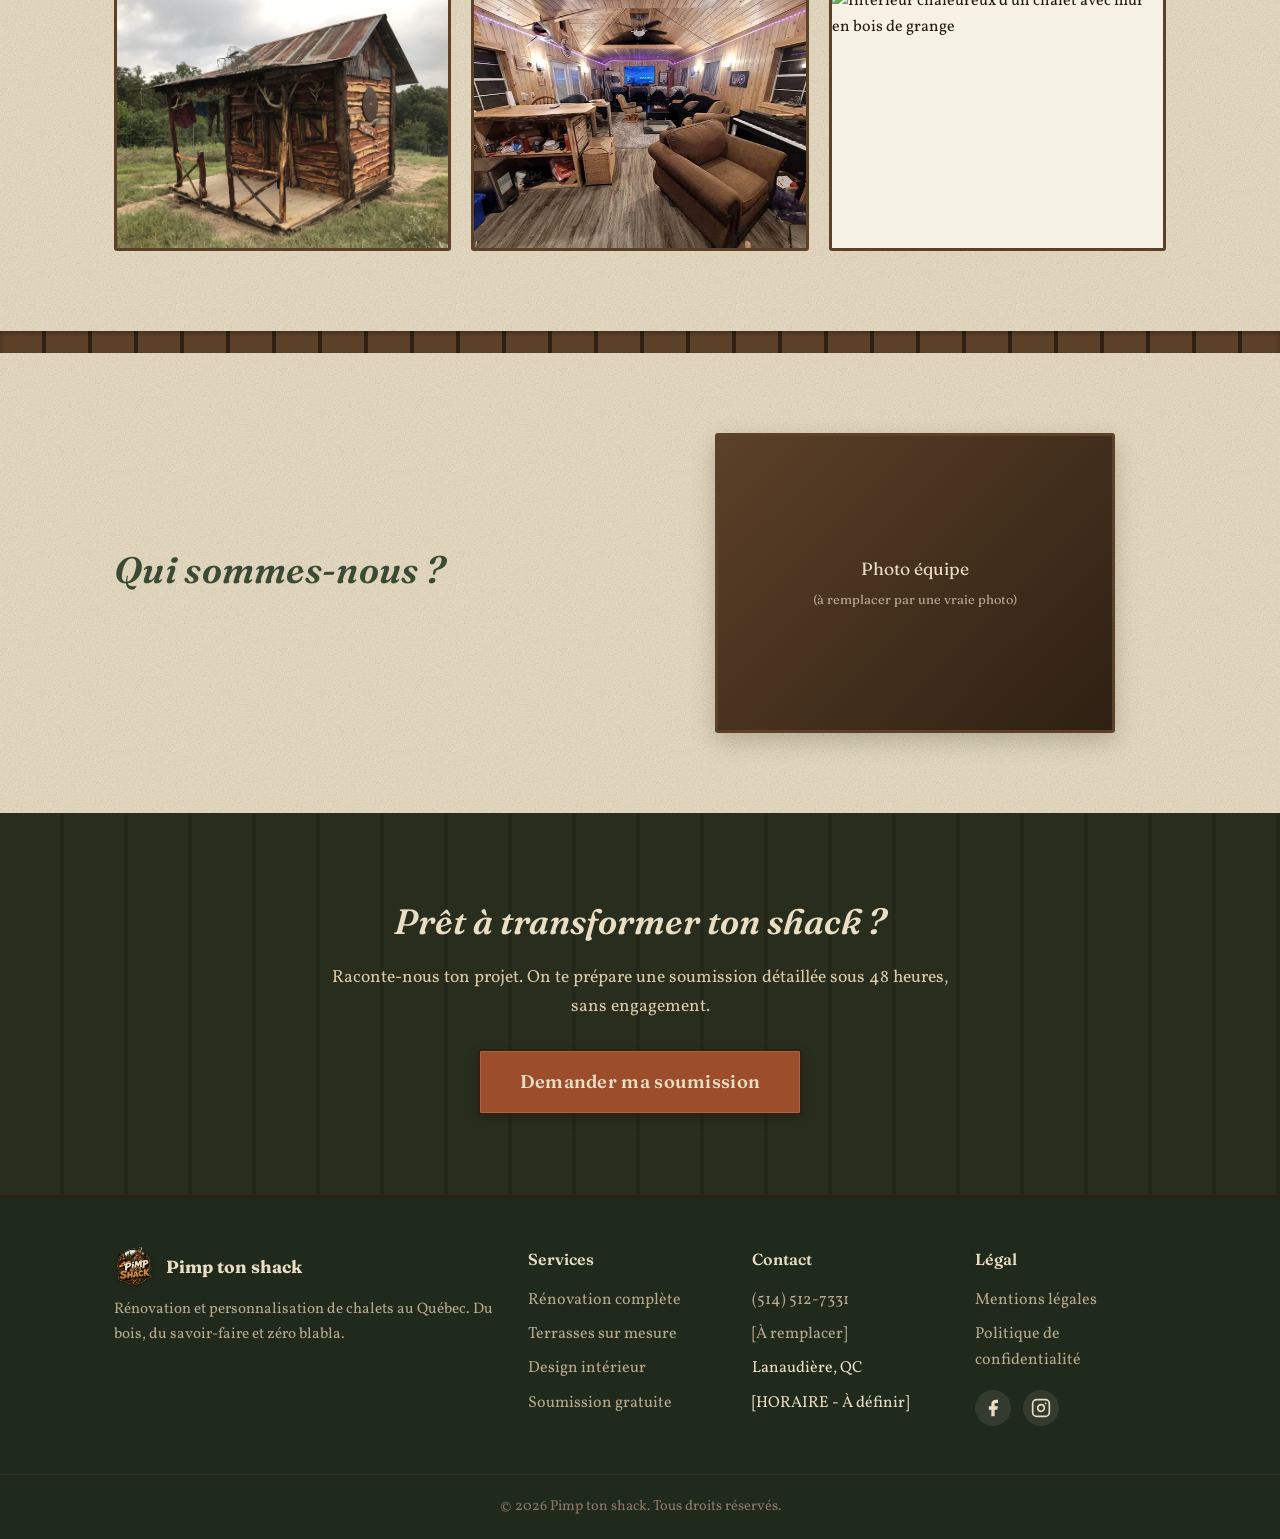
==== commit f7543344: "Update contact" ====
--- a/index.html
+++ b/index.html
@@ -131,7 +131,7 @@
       </div>
       <h3>Design intérieur</h3>
       <p>Cuisine rustique, salle de bain spa, mur en bois de grange et éclairage d'ambiance. On crée l'atmosphère parfaite.</p>
-      <span class="service-tag">À partir de []</span>
+      <span class="service-tag">À partir de [] $</span>
     </article>
   </div>
 </section>
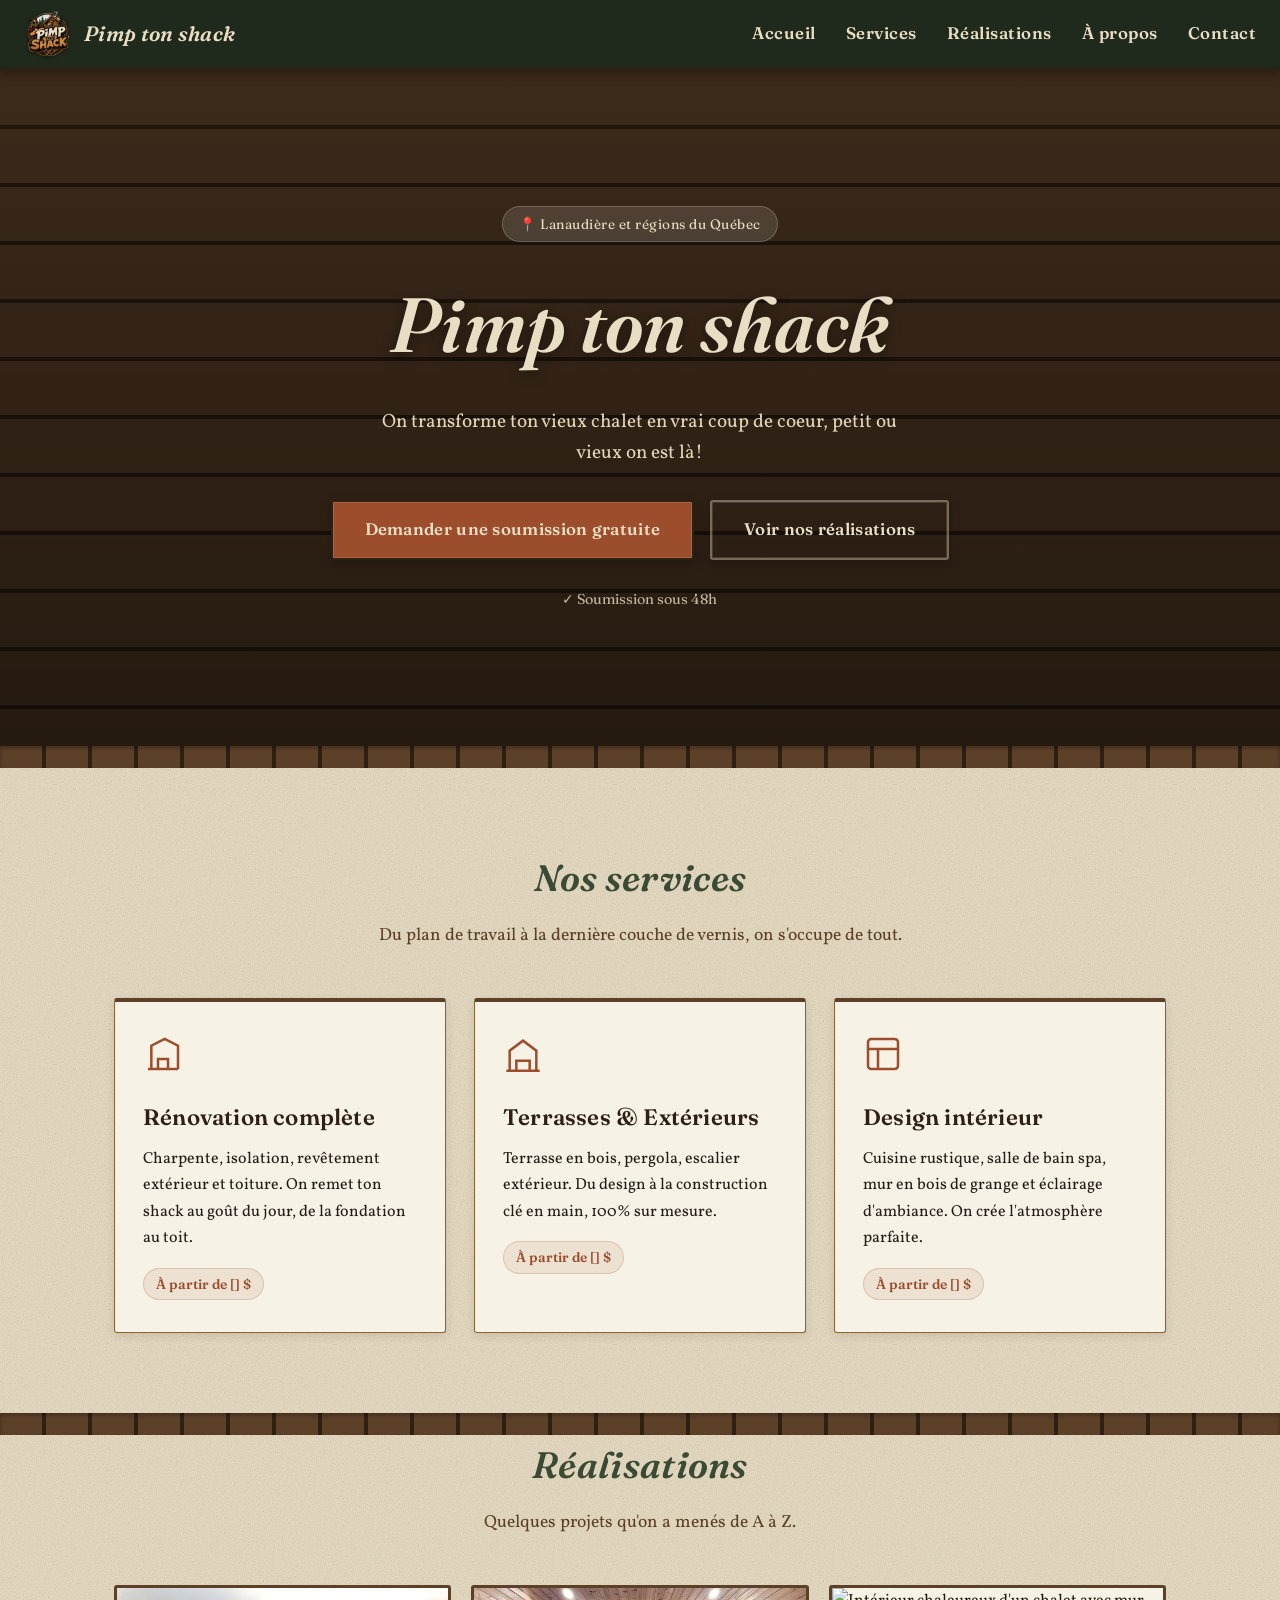
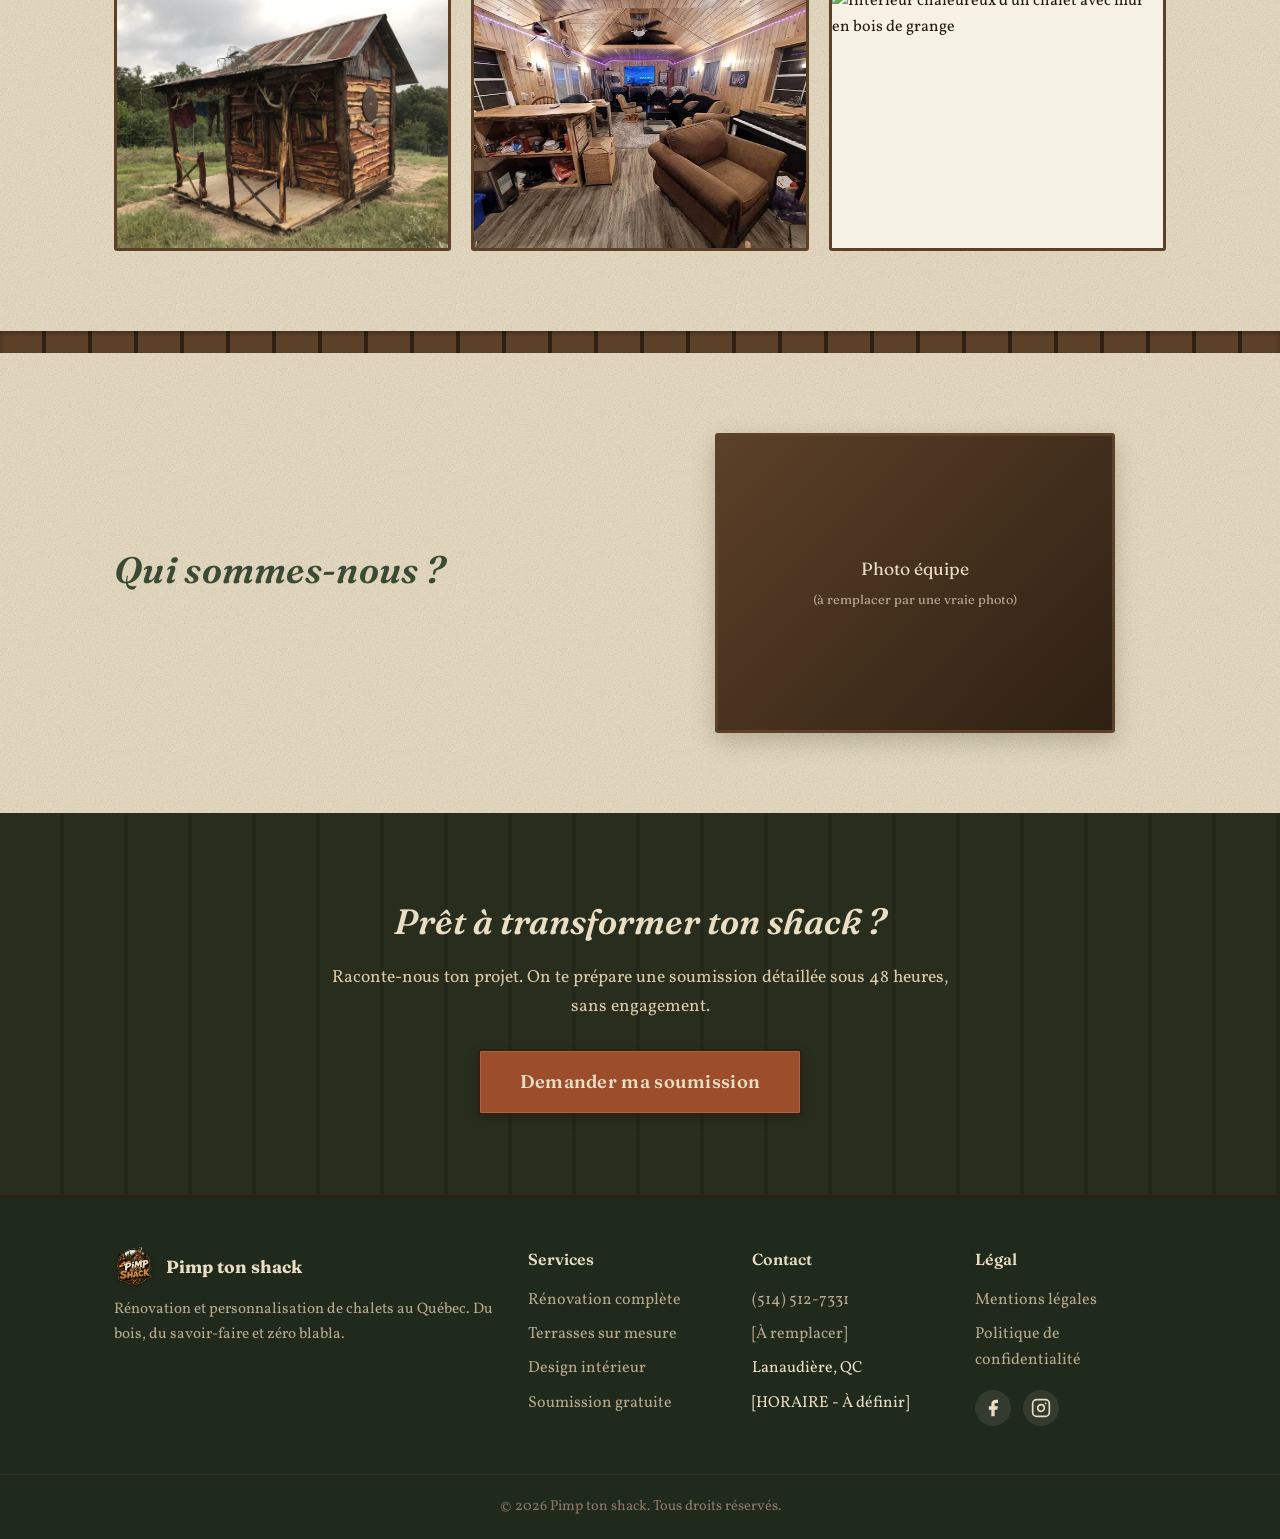
==== commit 1c664d8d: "Update index.html" ====
--- a/index.html
+++ b/index.html
@@ -89,7 +89,7 @@
   <div class="hero-content">
     <span class="hero-badge">📍 Lanaudière et régions du Québec</span>
     <h1>Pimp ton shack</h1>
-    <p>On transforme ton vieux chalet en vrai coup de coeur, petit ou vieux on es là!</p>
+    <p>On transforme ton vieux chalet en vrai coup de coeur, petit ou vieux on est là!</p>
     <div class="hero-actions">
       <a href="contact.html" class="cta-button">Demander une soumission gratuite</a>
       <a href="#realisations" class="cta-button cta-secondary">Voir nos réalisations</a>
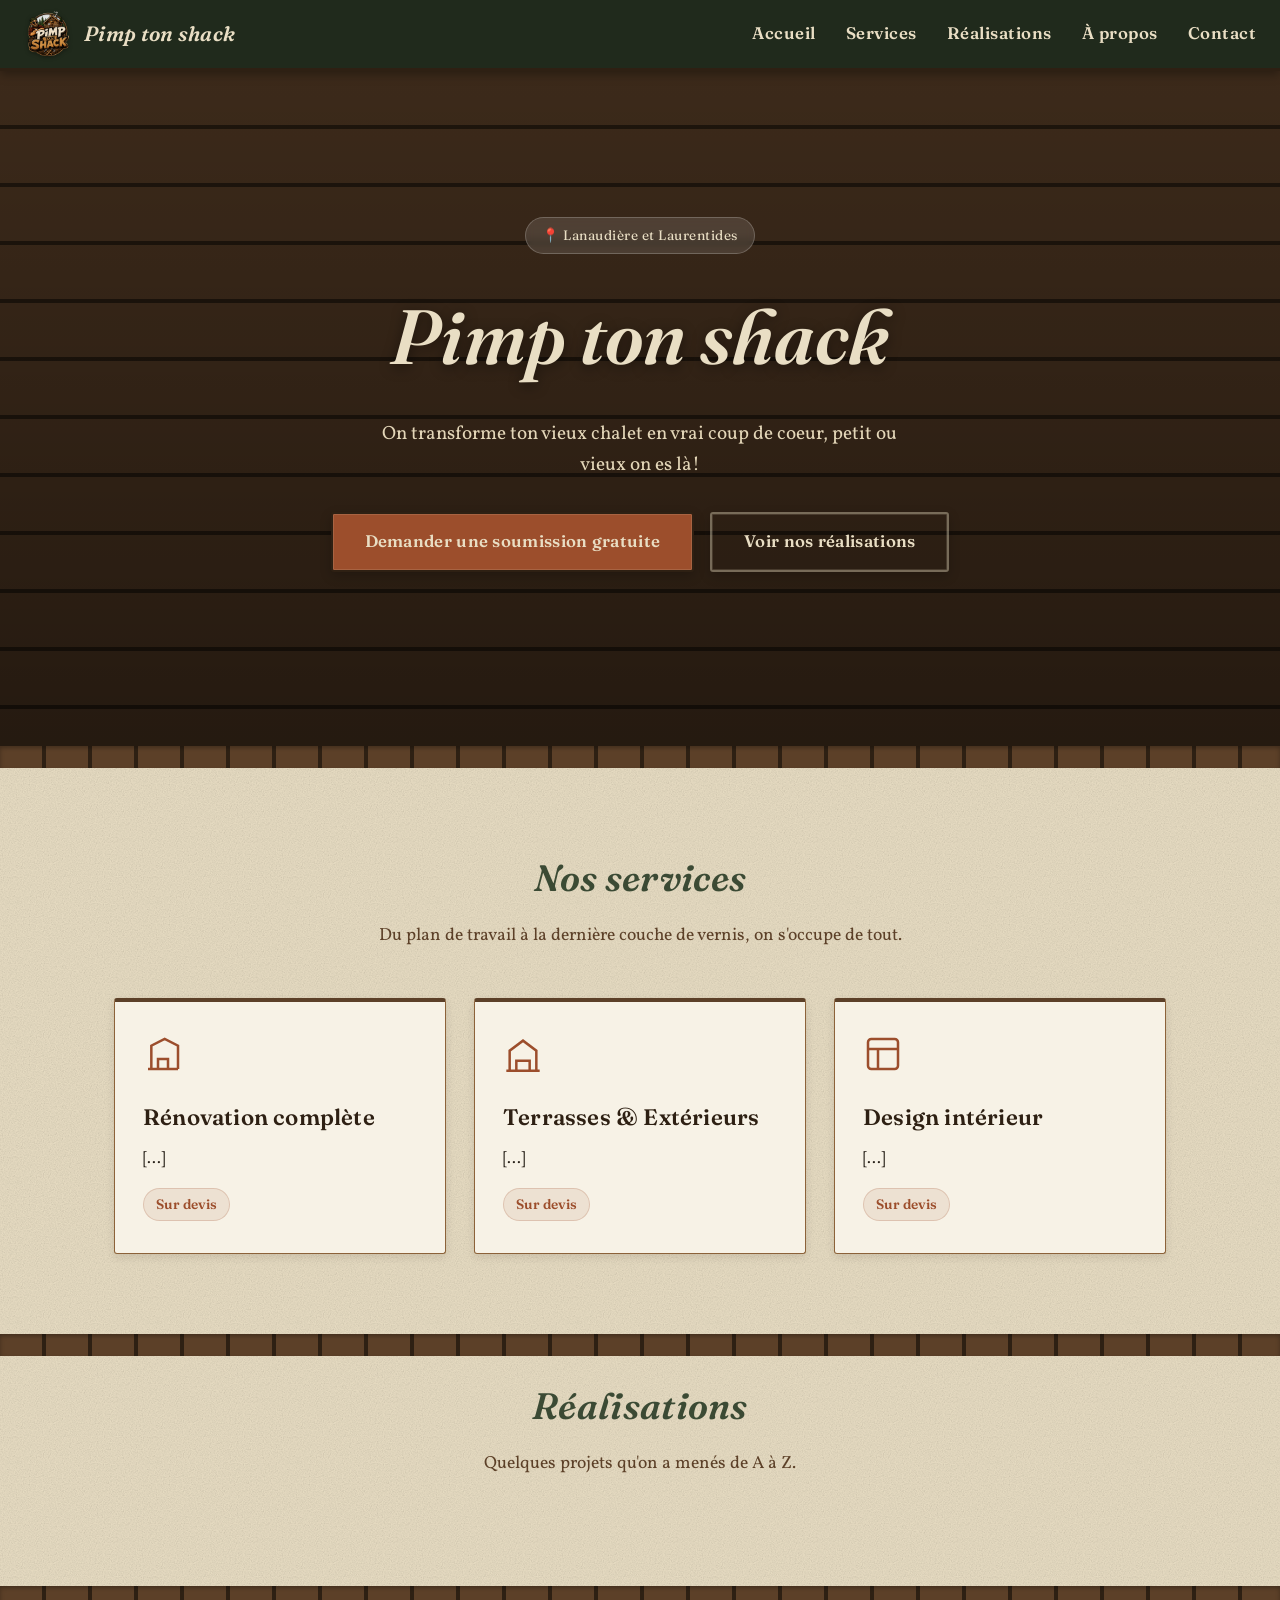
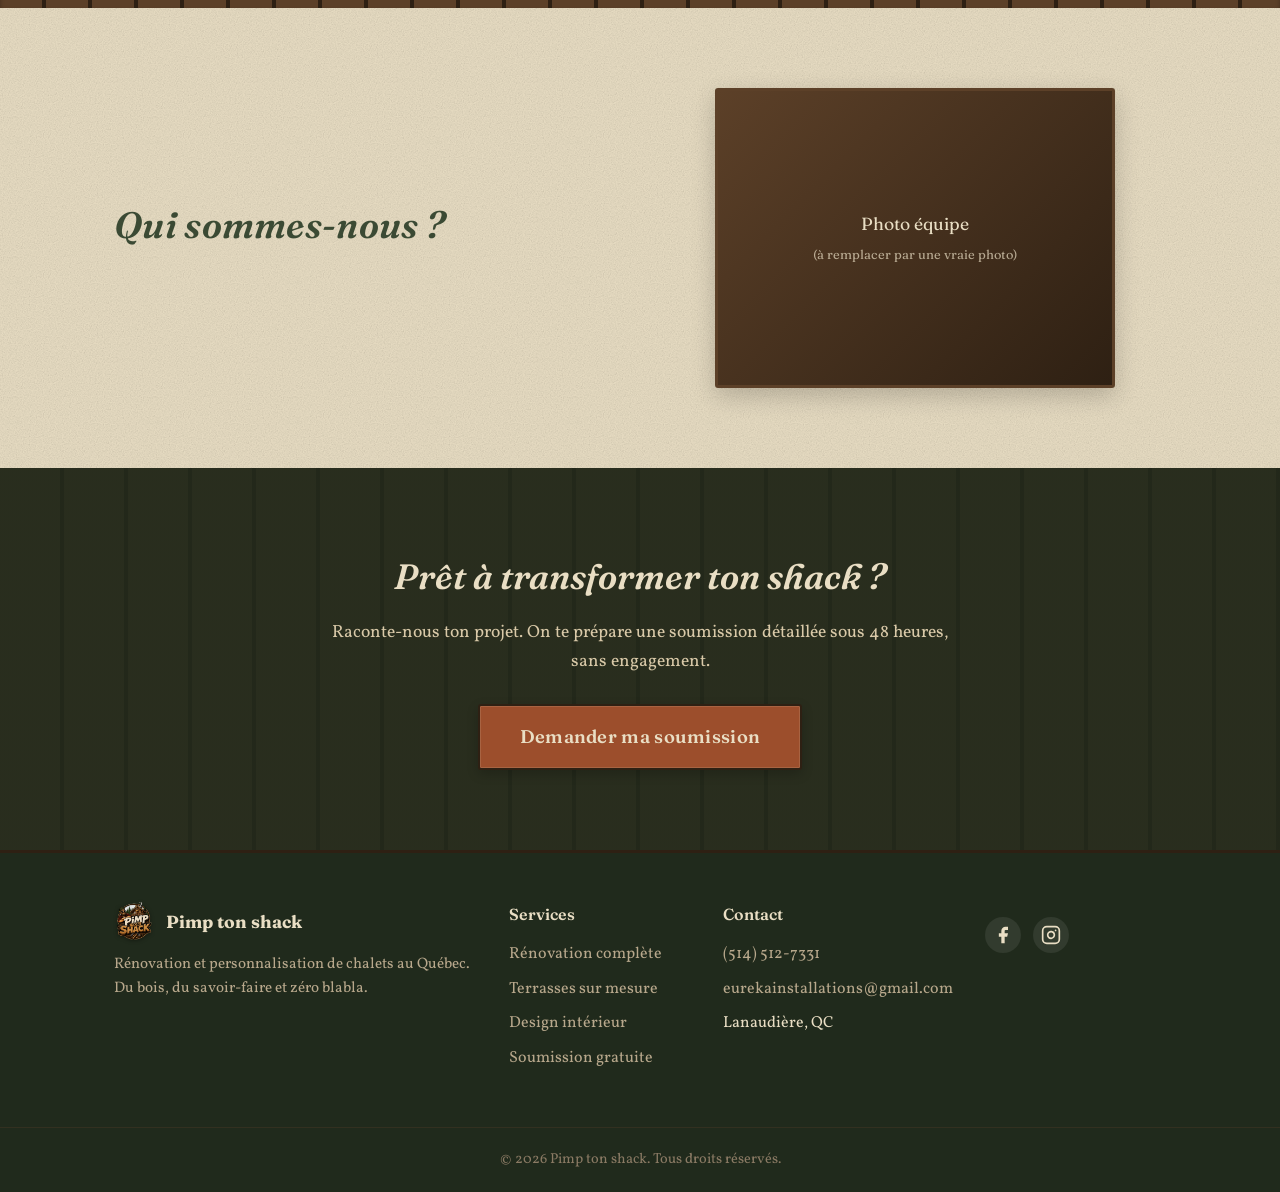
==== commit 93ec4ca5: "Fix 2.0" ====
--- a/index.html
+++ b/index.html
@@ -87,15 +87,12 @@
 <header class="hero">
   <div class="hero-bg" aria-hidden="true"></div>
   <div class="hero-content">
-    <span class="hero-badge">📍 Lanaudière et régions du Québec</span>
+    <span class="hero-badge">📍 Lanaudière et Laurentides</span>
     <h1>Pimp ton shack</h1>
-    <p>On transforme ton vieux chalet en vrai coup de coeur, petit ou vieux on est là!</p>
+    <p>On transforme ton vieux chalet en vrai coup de coeur, petit ou vieux on es là!</p>
     <div class="hero-actions">
       <a href="contact.html" class="cta-button">Demander une soumission gratuite</a>
       <a href="#realisations" class="cta-button cta-secondary">Voir nos réalisations</a>
-    </div>
-    <div class="hero-trust">
-      <span>✓ Soumission sous 48h</span>
     </div>
   </div>
 </header>
@@ -114,24 +111,24 @@
         <svg viewBox="0 0 24 24" width="40" height="40" fill="none" stroke="currentColor" stroke-width="1.5"><path d="M3 21h18M5 21V7l8-4 8 4v14M9 21v-6h6v6"/></svg>
       </div>
       <h3>Rénovation complète</h3>
-      <p>Charpente, isolation, revêtement extérieur et toiture. On remet ton shack au goût du jour, de la fondation au toit.</p>
-      <span class="service-tag">À partir de [] $</span>
+      <p>[...]</p>
+      <span class="service-tag">Sur devis</span>
     </article>
     <article class="service-card reveal">
       <div class="service-icon" aria-hidden="true">
         <svg viewBox="0 0 24 24" width="40" height="40" fill="none" stroke="currentColor" stroke-width="1.5"><path d="M2 22h20M4 22V10l8-6 8 6v12M8 22v-6h8v6"/></svg>
       </div>
       <h3>Terrasses & Extérieurs</h3>
-      <p>Terrasse en bois, pergola, escalier extérieur. Du design à la construction clé en main, 100% sur mesure.</p>
-      <span class="service-tag">À partir de [] $</span>
+      <p>[...]</p>
+      <span class="service-tag">Sur devis</span>
     </article>
     <article class="service-card reveal">
       <div class="service-icon" aria-hidden="true">
         <svg viewBox="0 0 24 24" width="40" height="40" fill="none" stroke="currentColor" stroke-width="1.5"><rect x="3" y="3" width="18" height="18" rx="2"/><path d="M3 9h18M9 21V9"/></svg>
       </div>
       <h3>Design intérieur</h3>
-      <p>Cuisine rustique, salle de bain spa, mur en bois de grange et éclairage d'ambiance. On crée l'atmosphère parfaite.</p>
-      <span class="service-tag">À partir de [] $</span>
+      <p>[...]</p>
+      <span class="service-tag">Sur devis</span>
     </article>
   </div>
 </section>
@@ -144,20 +141,14 @@
     <h2>Réalisations</h2>
     <p>Quelques projets qu'on a menés de A à Z.</p>
   </div>
-  <div class="gallery-grid">
+  <!-- <div class="gallery-grid">
     <figure class="gallery-item reveal" data-caption="Rénovation complète — Chalet Val-Morin, 2025">
       <img src="images/shack1.webp" alt="Rénovation extérieure d'un chalet avec nouveau revêtement en bois" loading="lazy" width="400" height="300">
       <figcaption>Rénovation complète — Val-Morin</figcaption>
     </figure>
-    <figure class="gallery-item reveal" data-caption="Terrasse sur mesure — Saint-Sauveur, 2025">
-      <img src="images/shack2.jpg" alt="Grande terrasse en bois avec vue sur le lac" loading="lazy" width="400" height="300">
-      <figcaption>Terrasse sur mesure — Saint-Sauveur</figcaption>
     </figure>
-    <figure class="gallery-item reveal" data-caption="Aménagement intérieur — Mont-Tremblant, 2024">
-      <img src="images/projet-3.jpg" alt="Intérieur chaleureux d'un chalet avec mur en bois de grange" loading="lazy" width="400" height="300">
-      <figcaption>Intérieur — Mont-Tremblant</figcaption>
-    </figure>
-  </div>
+  </div>
+  -->
 </section>
 
 <div class="plank-divider reveal" aria-hidden="true"></div>
@@ -244,17 +235,17 @@
       <h4>Contact</h4>
       <ul>
         <li><a href="tel:+14185550199">(514) 512-7331</a></li>
-        <li><a href="mailto:info@pimptonshack.ca">[À remplacer]</a></li>
+        <li><a href="mailto:eurekainstallations@gmail.com">eurekainstallations@gmail.com</a></li>
         <li>Lanaudière, QC</li>
-        <li>[HORAIRE - À définir]</li>
       </ul>
     </div>
     <div class="footer-col">
-      <h4>Légal</h4>
+      <!--<h4>Légal</h4>
       <ul>
         <li><a href="contact.html">Mentions légales</a></li>
         <li><a href="contact.html">Politique de confidentialité</a></li>
       </ul>
+      -->
       <div class="footer-socials">
         <a href="#" aria-label="Facebook"><svg viewBox="0 0 24 24" width="20" height="20" fill="currentColor"><path d="M18 2h-3a5 5 0 0 0-5 5v3H7v4h3v8h4v-8h3l1-4h-4V7a1 1 0 0 1 1-1h3z"/></svg></a>
         <a href="#" aria-label="Instagram"><svg viewBox="0 0 24 24" width="20" height="20" fill="currentColor"><rect x="2" y="2" width="20" height="20" rx="5" ry="5" fill="none" stroke="currentColor" stroke-width="2"/><path d="M16 11.37A4 4 0 1 1 12.63 8 4 4 0 0 1 16 11.37z" fill="none" stroke="currentColor" stroke-width="2"/><line x1="17.5" y1="6.5" x2="17.51" y2="6.5" stroke="currentColor" stroke-width="2" stroke-linecap="round"/></svg></a>
--- a/style.css
+++ b/style.css
@@ -388,8 +388,8 @@
 }
 
 /* =========================================================
-   SERVICES
-   ========================================================= */
+ SERVICES
+ ========================================================= */
 
 .services {
   padding: 80px 24px;
@@ -468,6 +468,7 @@
   padding: 0 24px 80px;
   max-width: 1100px;
   margin: 0 auto;
+  translate: 0px 20px;
 }
 
 .gallery-grid {
@@ -958,9 +959,23 @@
   text-align: center;
   padding: 20px 24px;
   border-top: 1px solid rgba(92, 64, 40, 0.3);
+  translate: 0px;
 }
 
 .footer-bottom p {
+  margin: 0;
+  color: #8A7A64;
+  font-size: 0.9rem;
+}
+
+.footer-bottom2 {
+  text-align: center;
+  padding: 20px 24px;
+  border-top: 1px solid rgba(92, 64, 40, 0.3);
+  translate: 0px 40px;
+}
+
+.footer-bottom2 p {
   margin: 0;
   color: #8A7A64;
   font-size: 0.9rem;
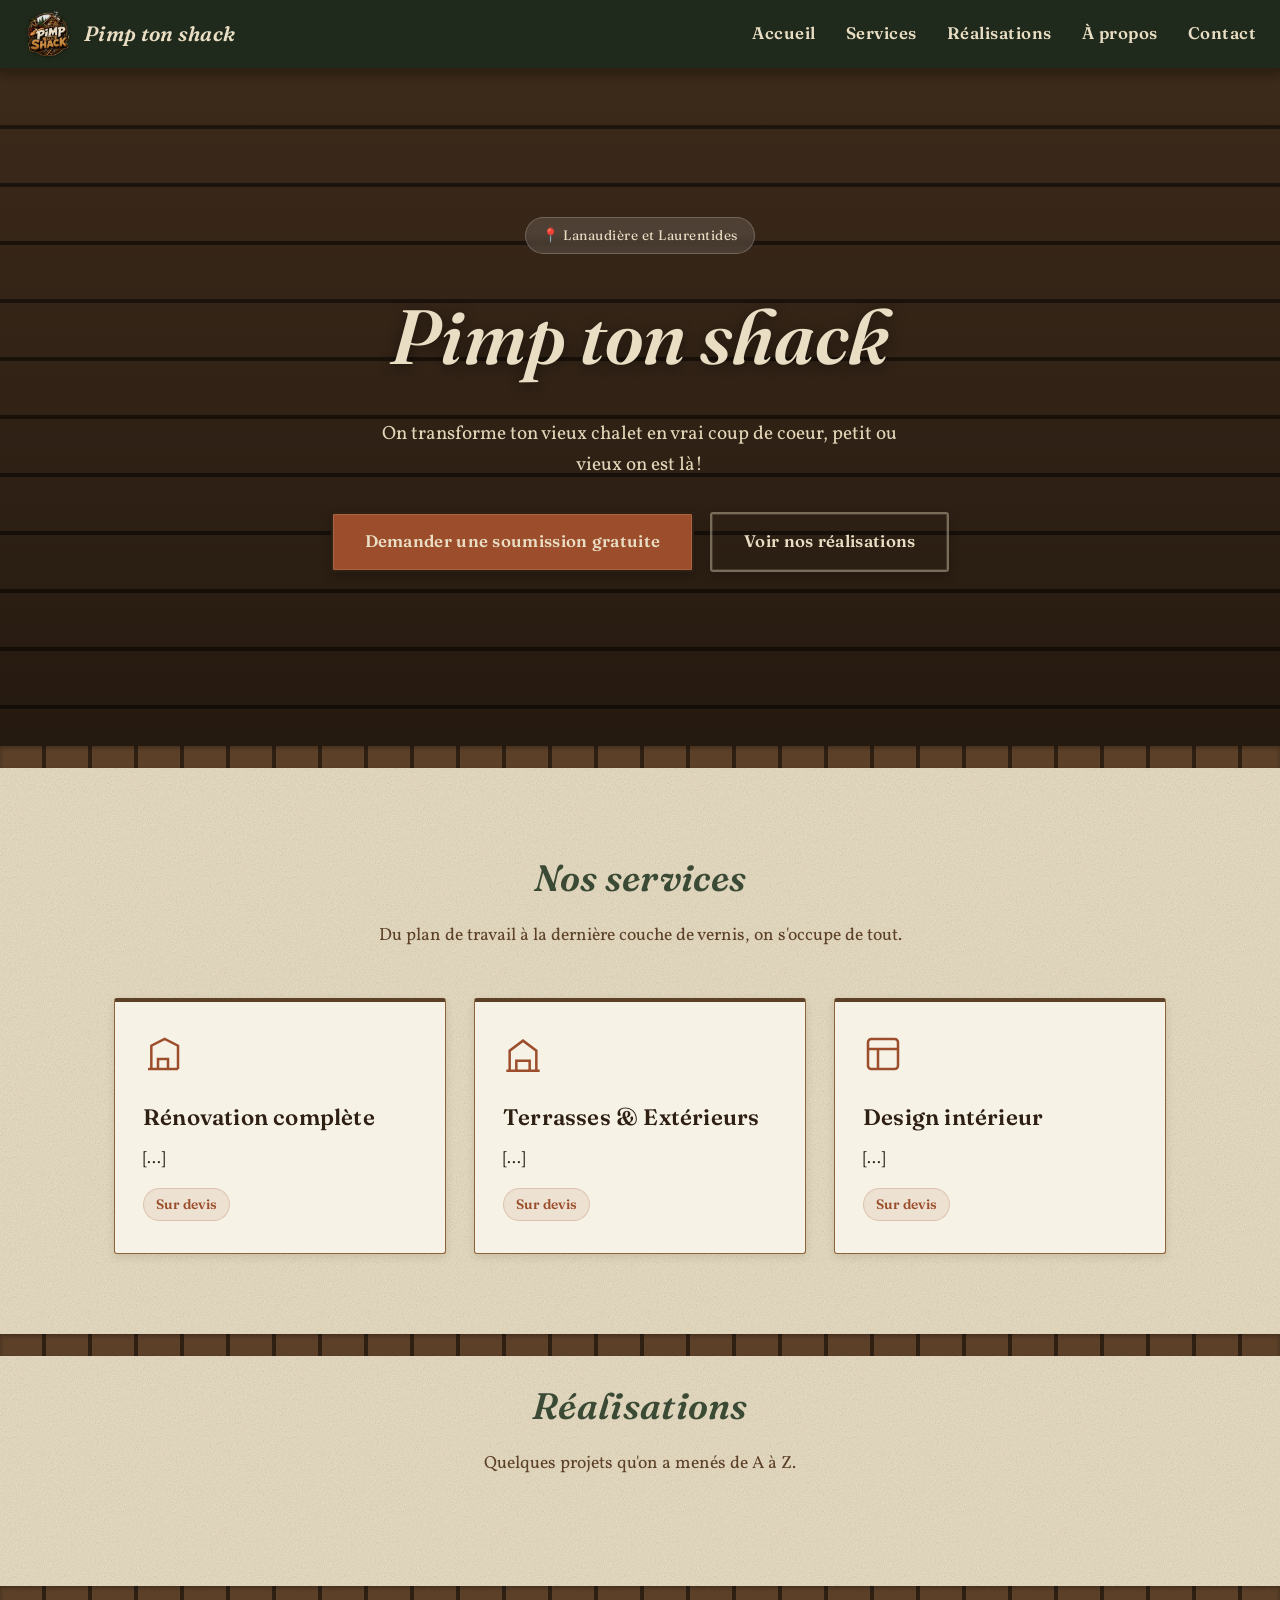
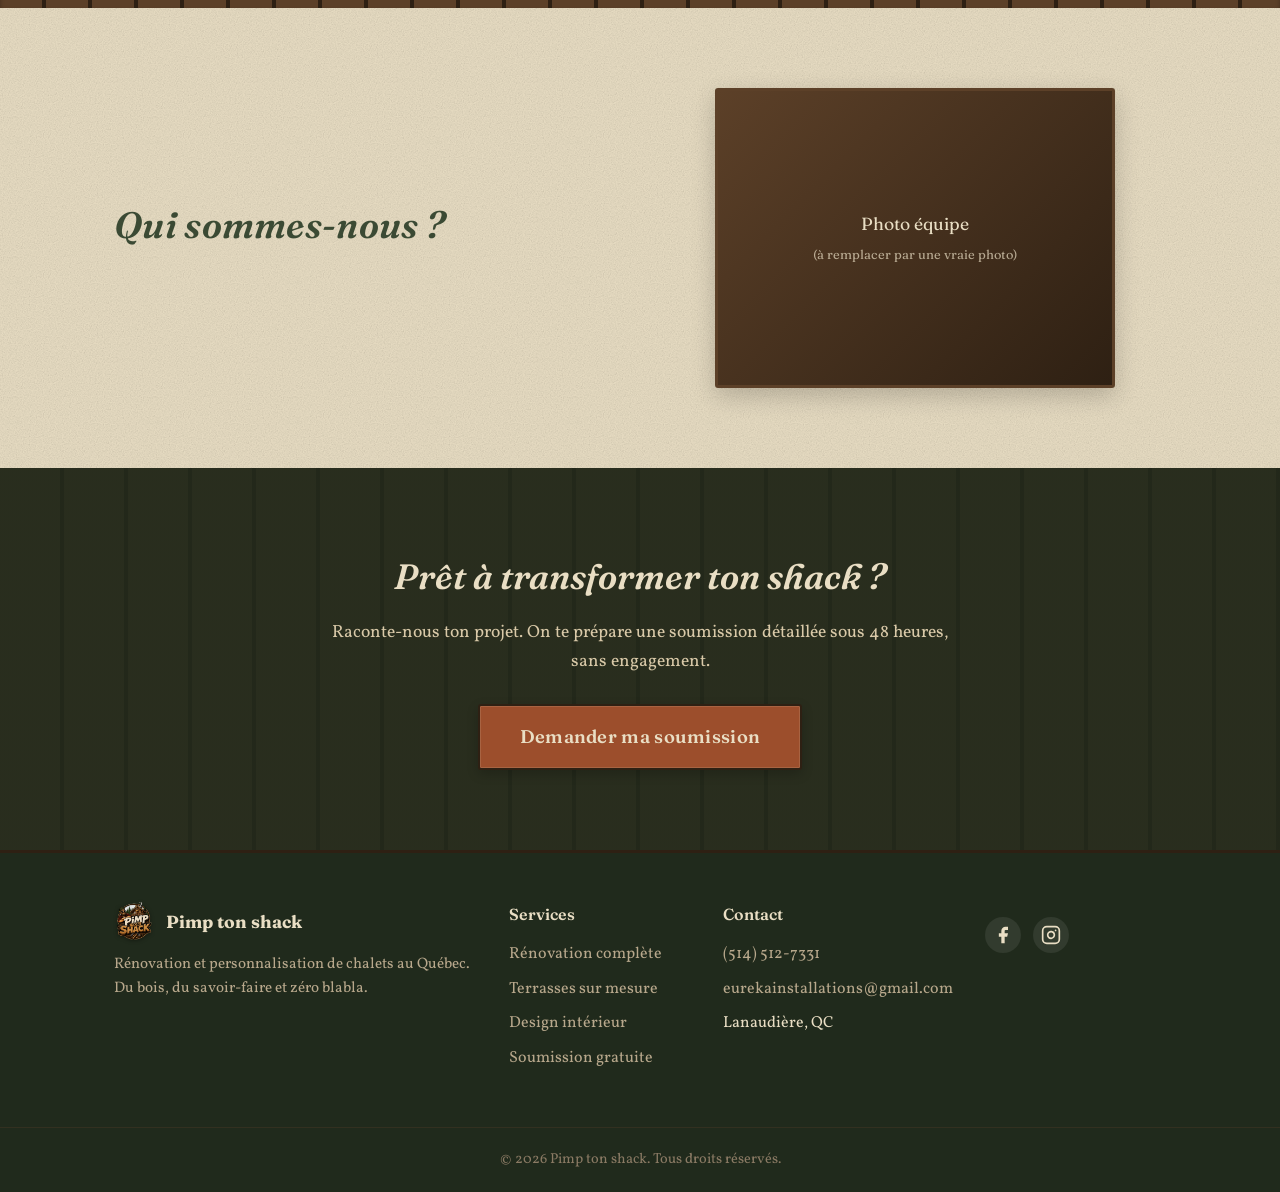
==== commit 72d1014c: "erge branch 'main' of github.com:gravierttv/AD-Pimptonschak-Site into main q q q q q q qthe commit." ====
--- a/index.html
+++ b/index.html
@@ -89,7 +89,7 @@
   <div class="hero-content">
     <span class="hero-badge">📍 Lanaudière et Laurentides</span>
     <h1>Pimp ton shack</h1>
-    <p>On transforme ton vieux chalet en vrai coup de coeur, petit ou vieux on es là!</p>
+    <p>On transforme ton vieux chalet en vrai coup de coeur, petit ou vieux on est là!</p>
     <div class="hero-actions">
       <a href="contact.html" class="cta-button">Demander une soumission gratuite</a>
       <a href="#realisations" class="cta-button cta-secondary">Voir nos réalisations</a>
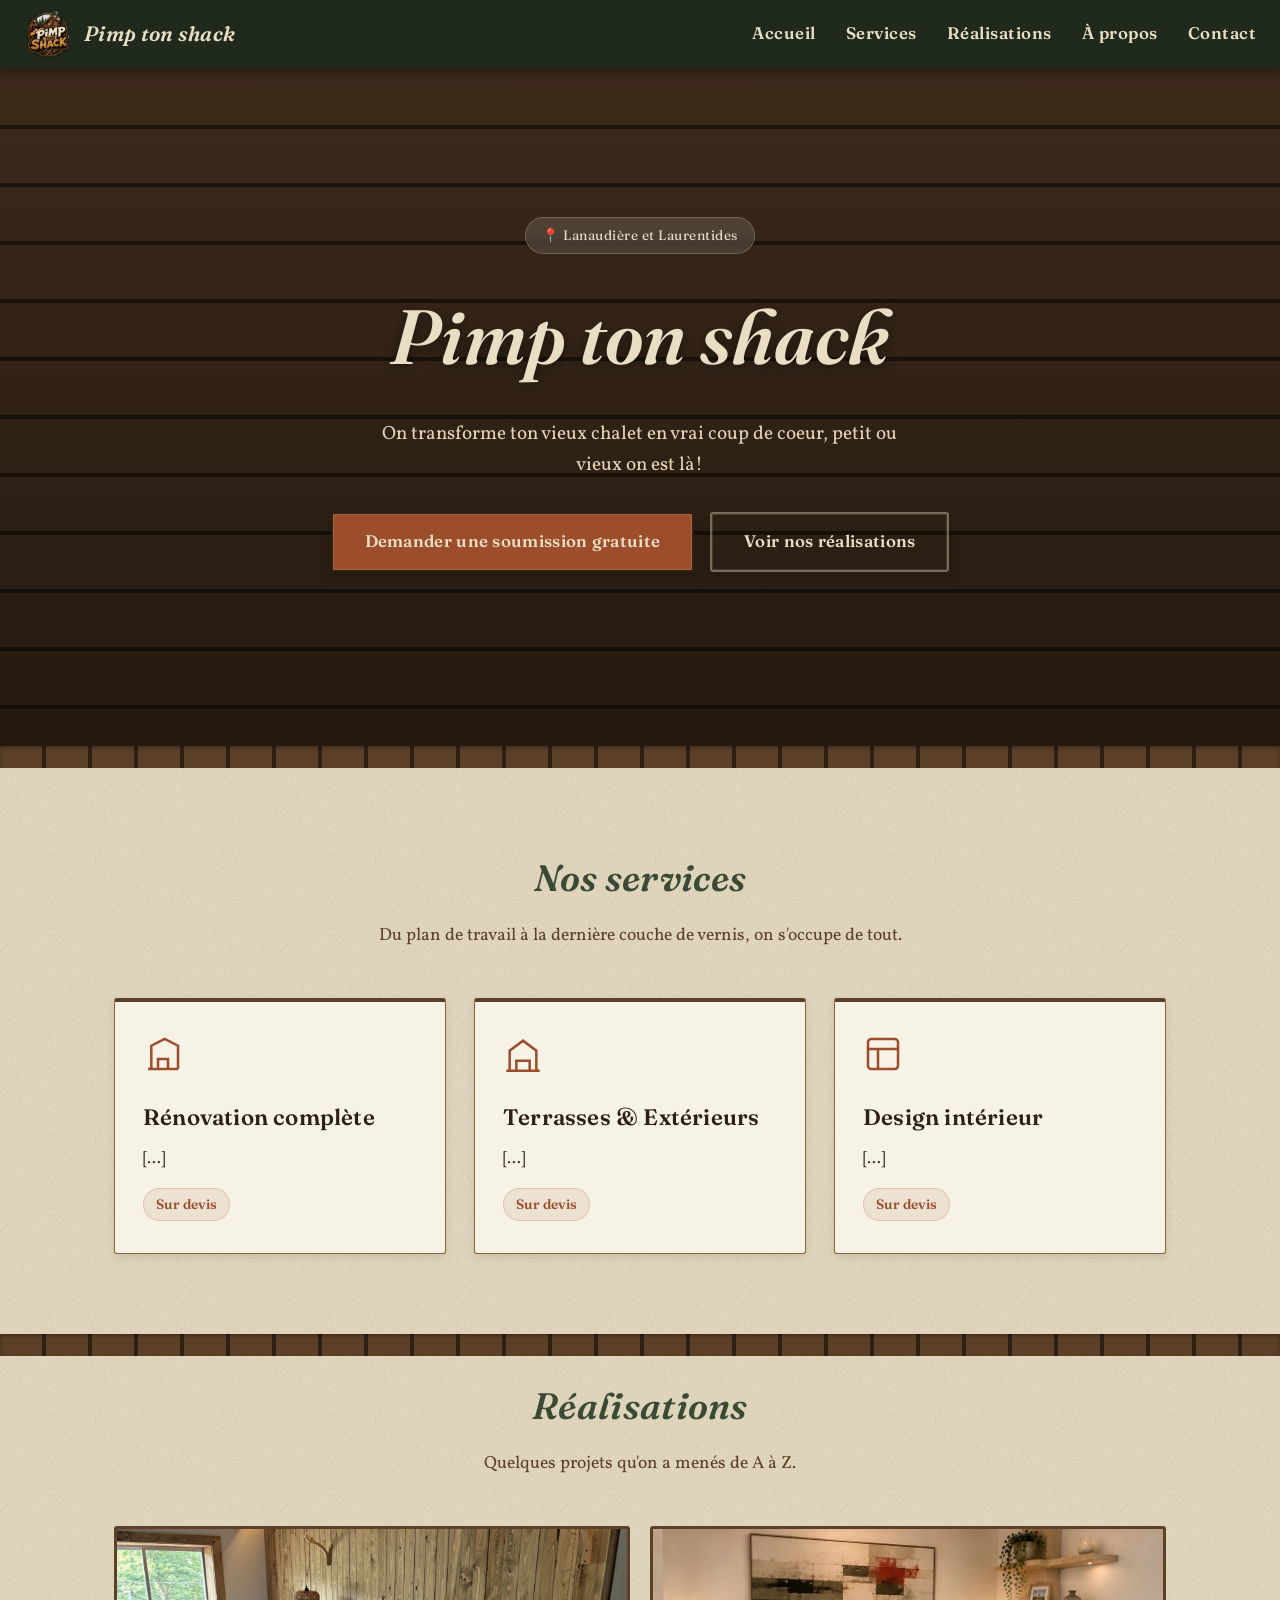
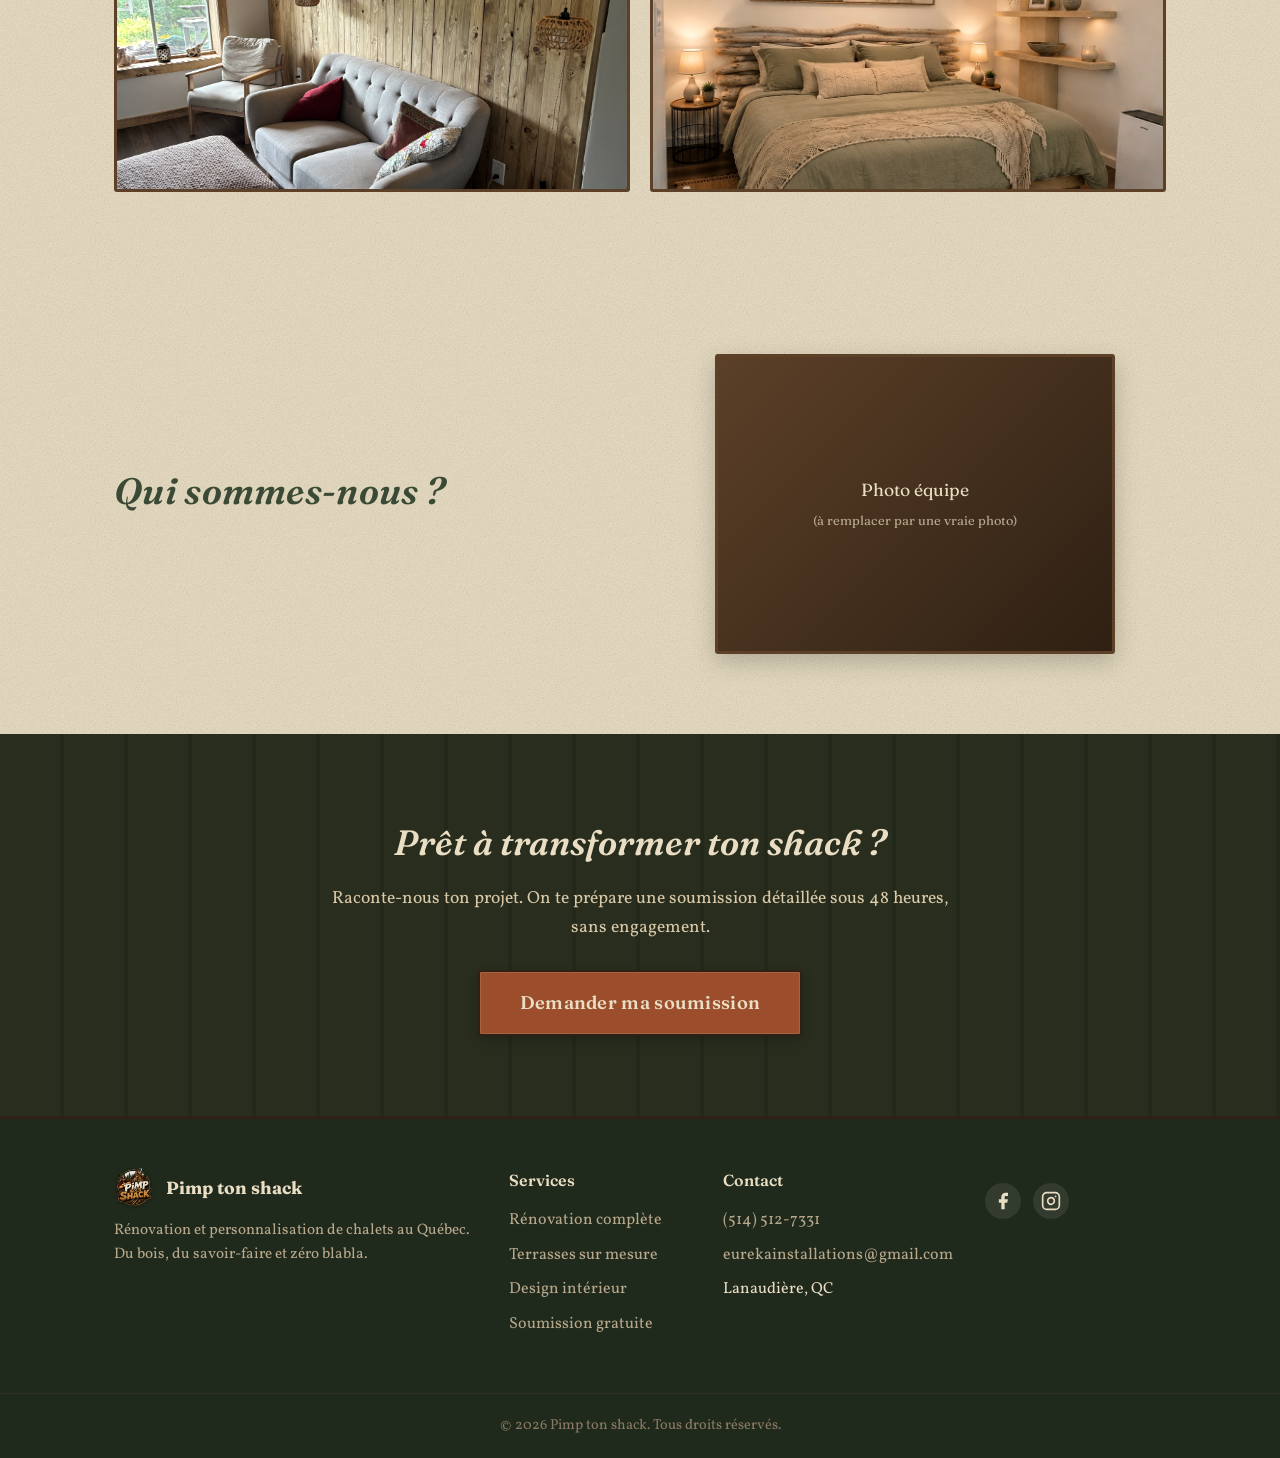
==== commit 3fb58641: "Ajout de réalisations" ====
--- a/index.html
+++ b/index.html
@@ -141,14 +141,16 @@
     <h2>Réalisations</h2>
     <p>Quelques projets qu'on a menés de A à Z.</p>
   </div>
-  <!-- <div class="gallery-grid">
+  <div class="gallery-grid">
     <figure class="gallery-item reveal" data-caption="Rénovation complète — Chalet Val-Morin, 2025">
-      <img src="images/shack1.webp" alt="Rénovation extérieure d'un chalet avec nouveau revêtement en bois" loading="lazy" width="400" height="300">
-      <figcaption>Rénovation complète — Val-Morin</figcaption>
+      <img src="images/airbnb_wall.jpeg" alt="Salon design" loading="lazy" width="400" height="300">
+      <figcaption>Rénovation complète - Sous-sol Lanaudière</figcaption>
     </figure>
+    <figure class="gallery-item reveal" data-caption="Rénovation complète — Chalet Val-Morin, 2025">
+      <img src="images/lit_ai.jpg" alt="Chambre design" loading="lazy" width="400" height="300">
+      <figcaption>Rénovation complète - Sous-sol Lanaudière</figcaption>
     </figure>
   </div>
-  -->
 </section>
 
 <div class="plank-divider reveal" aria-hidden="true"></div>
